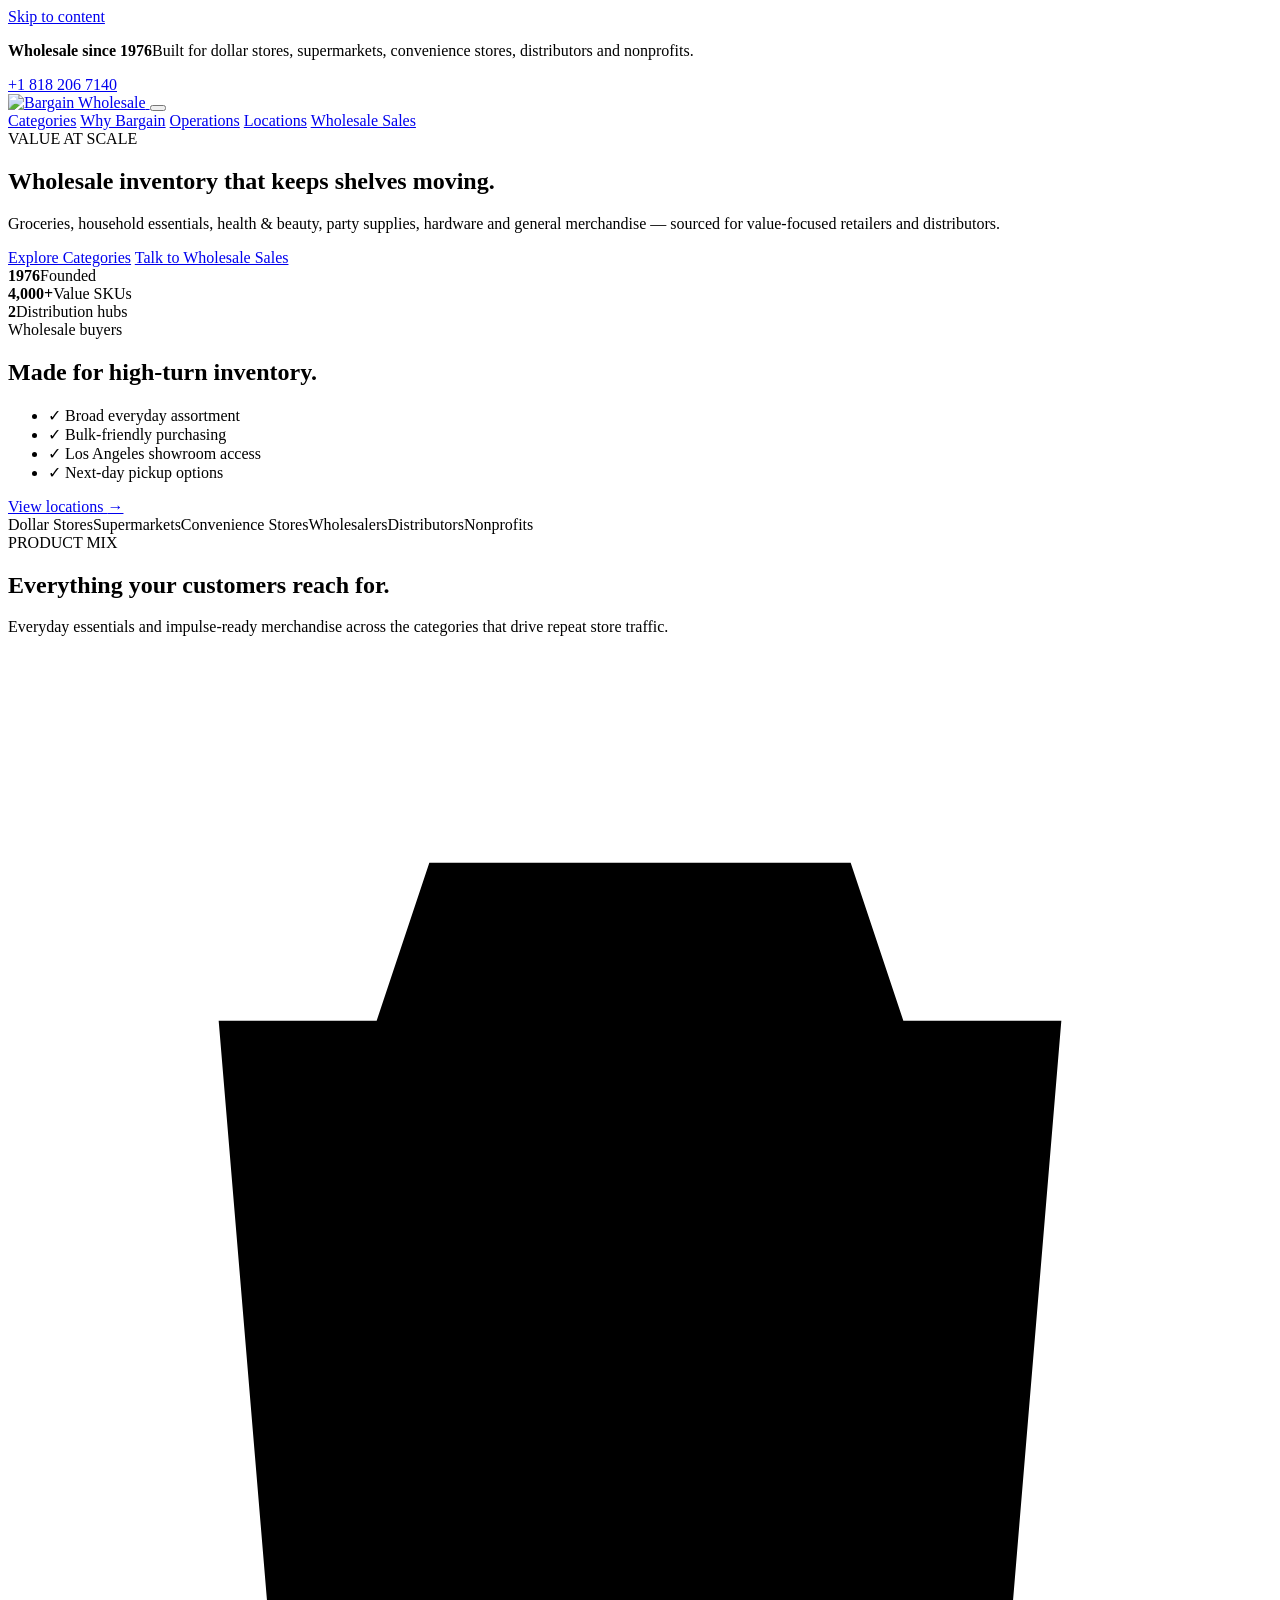
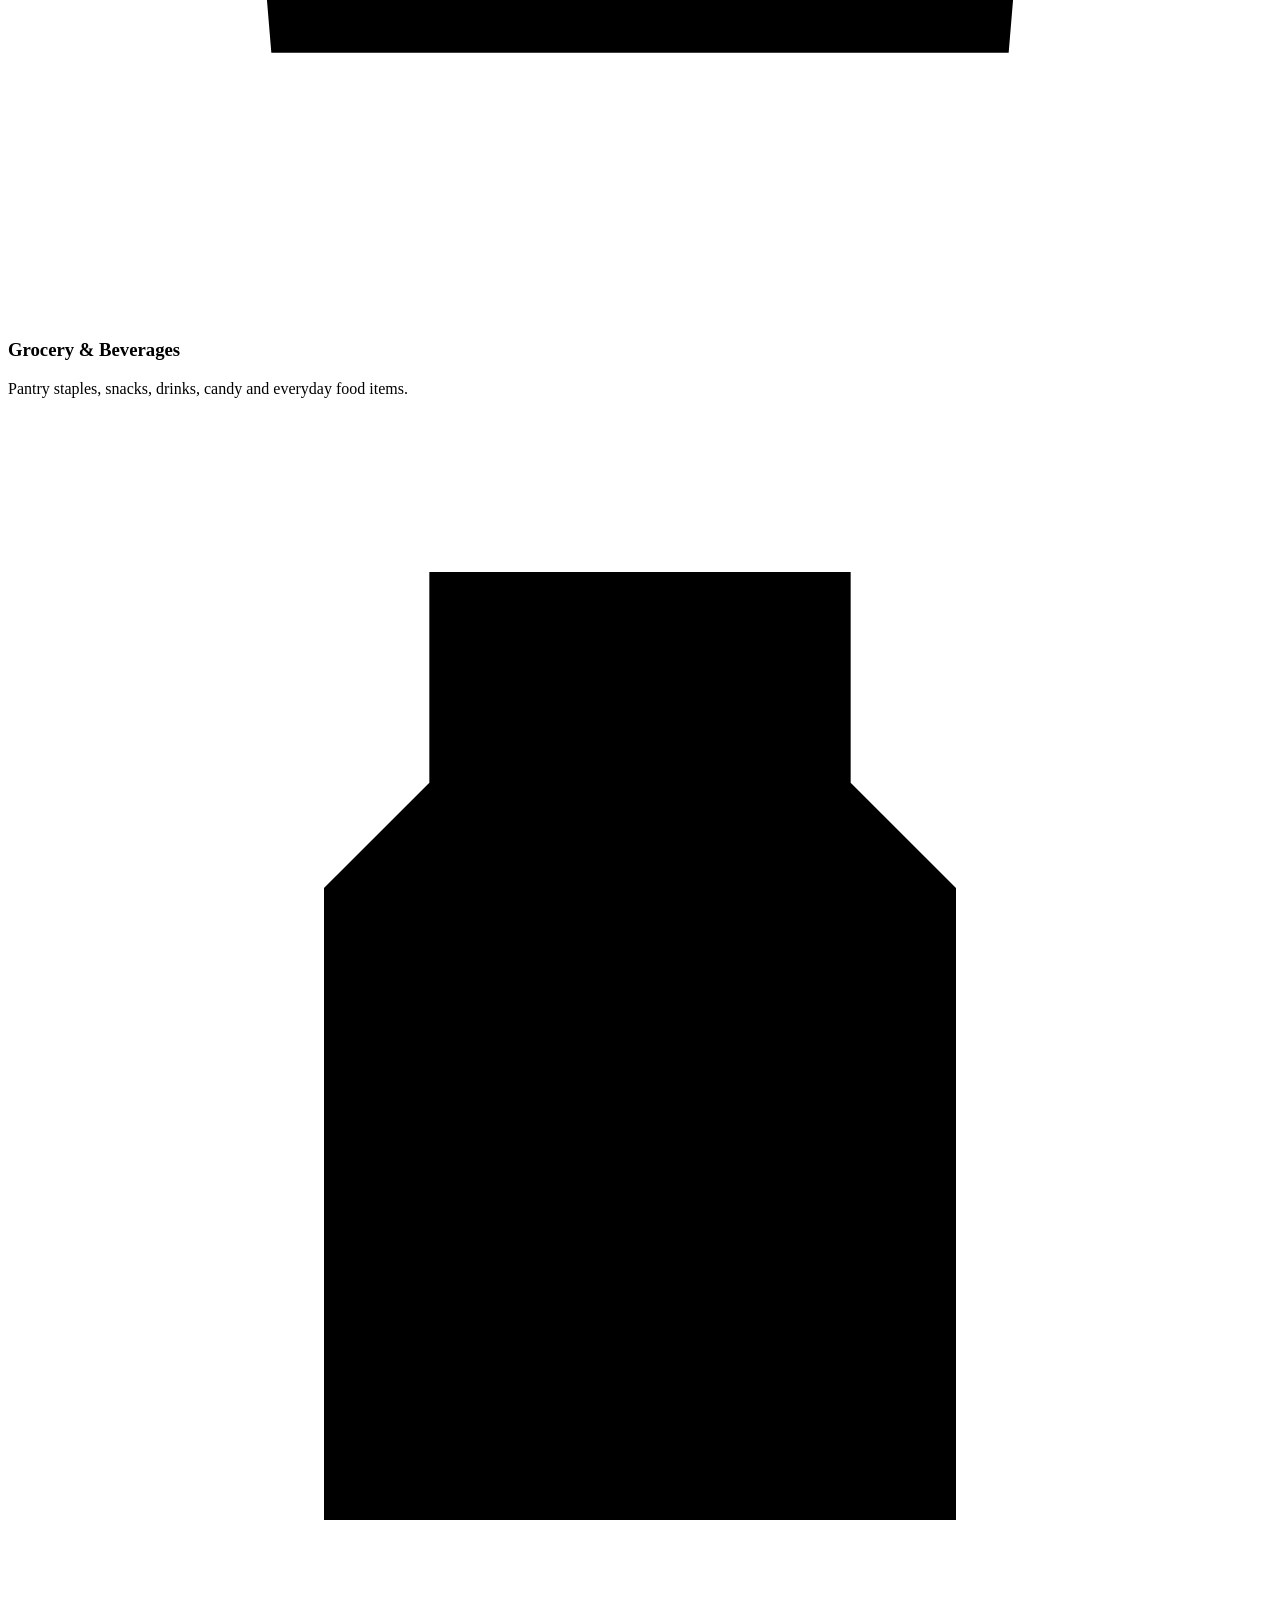
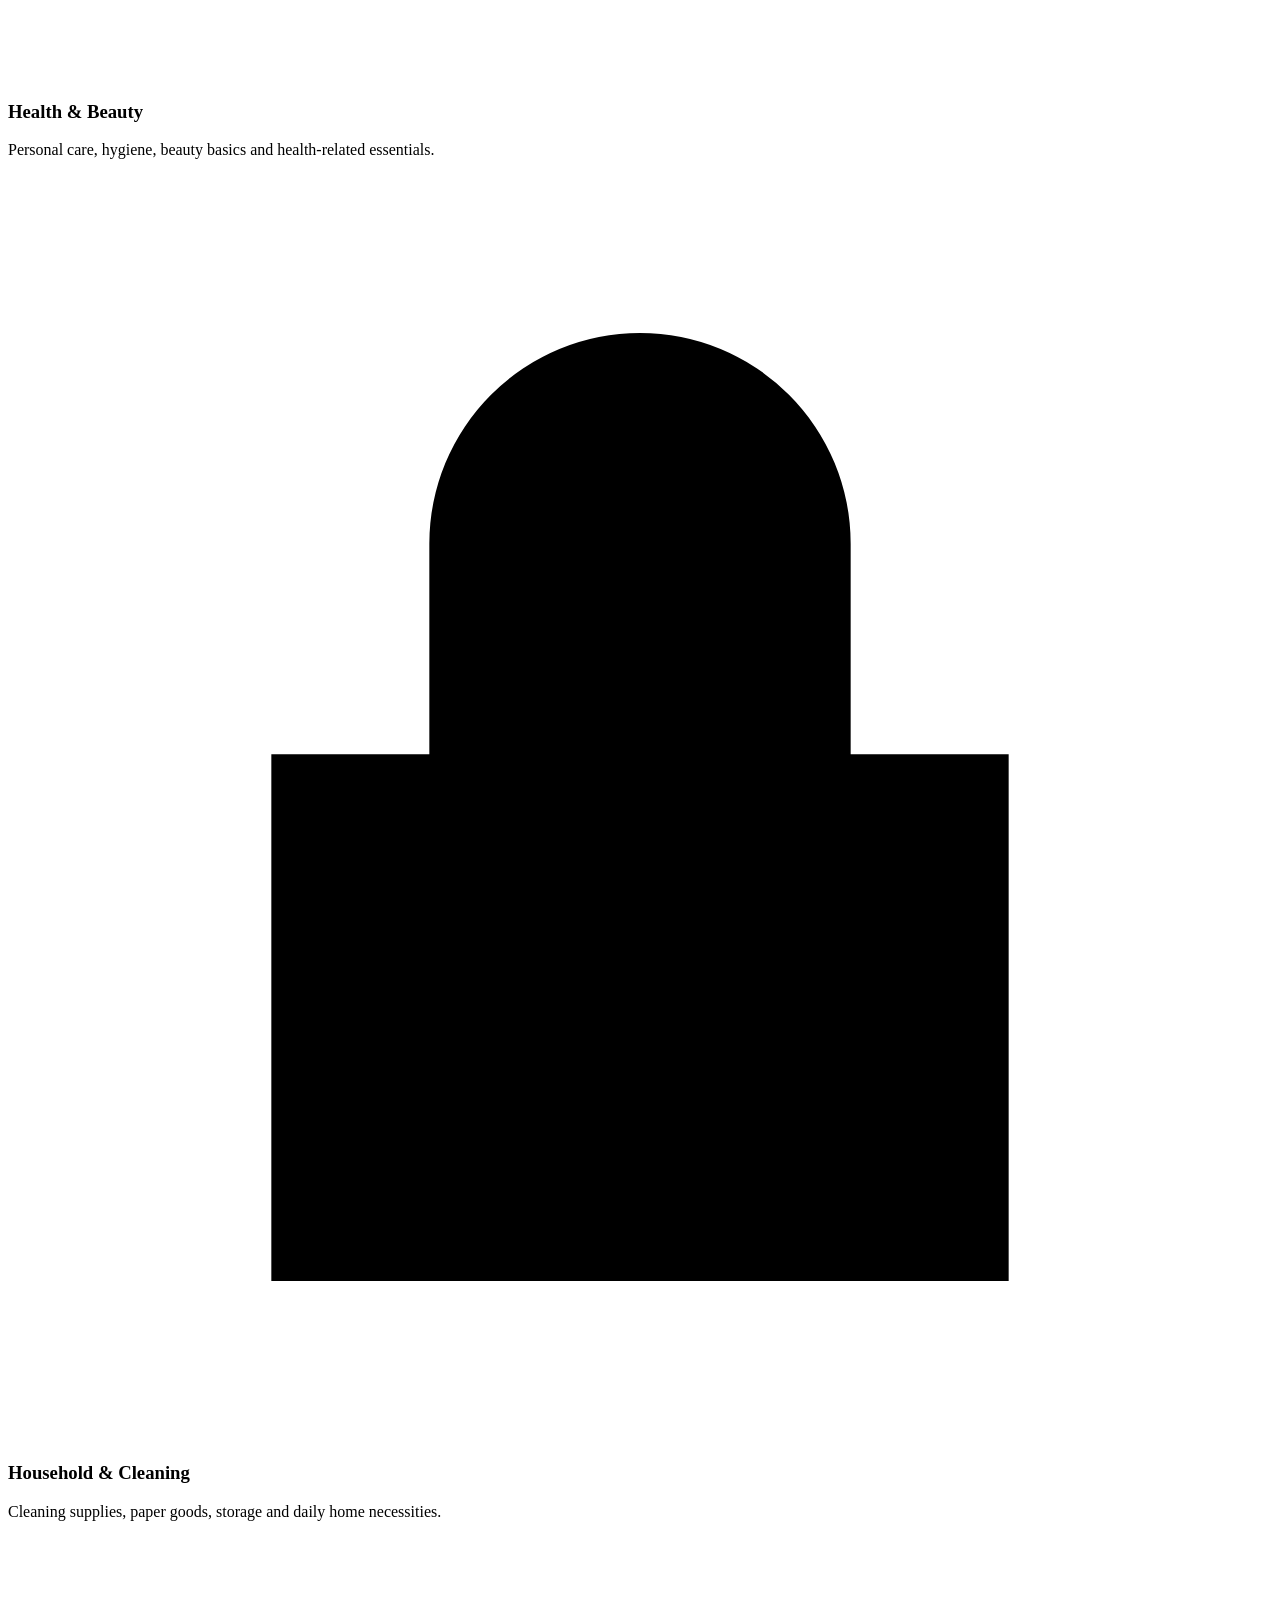
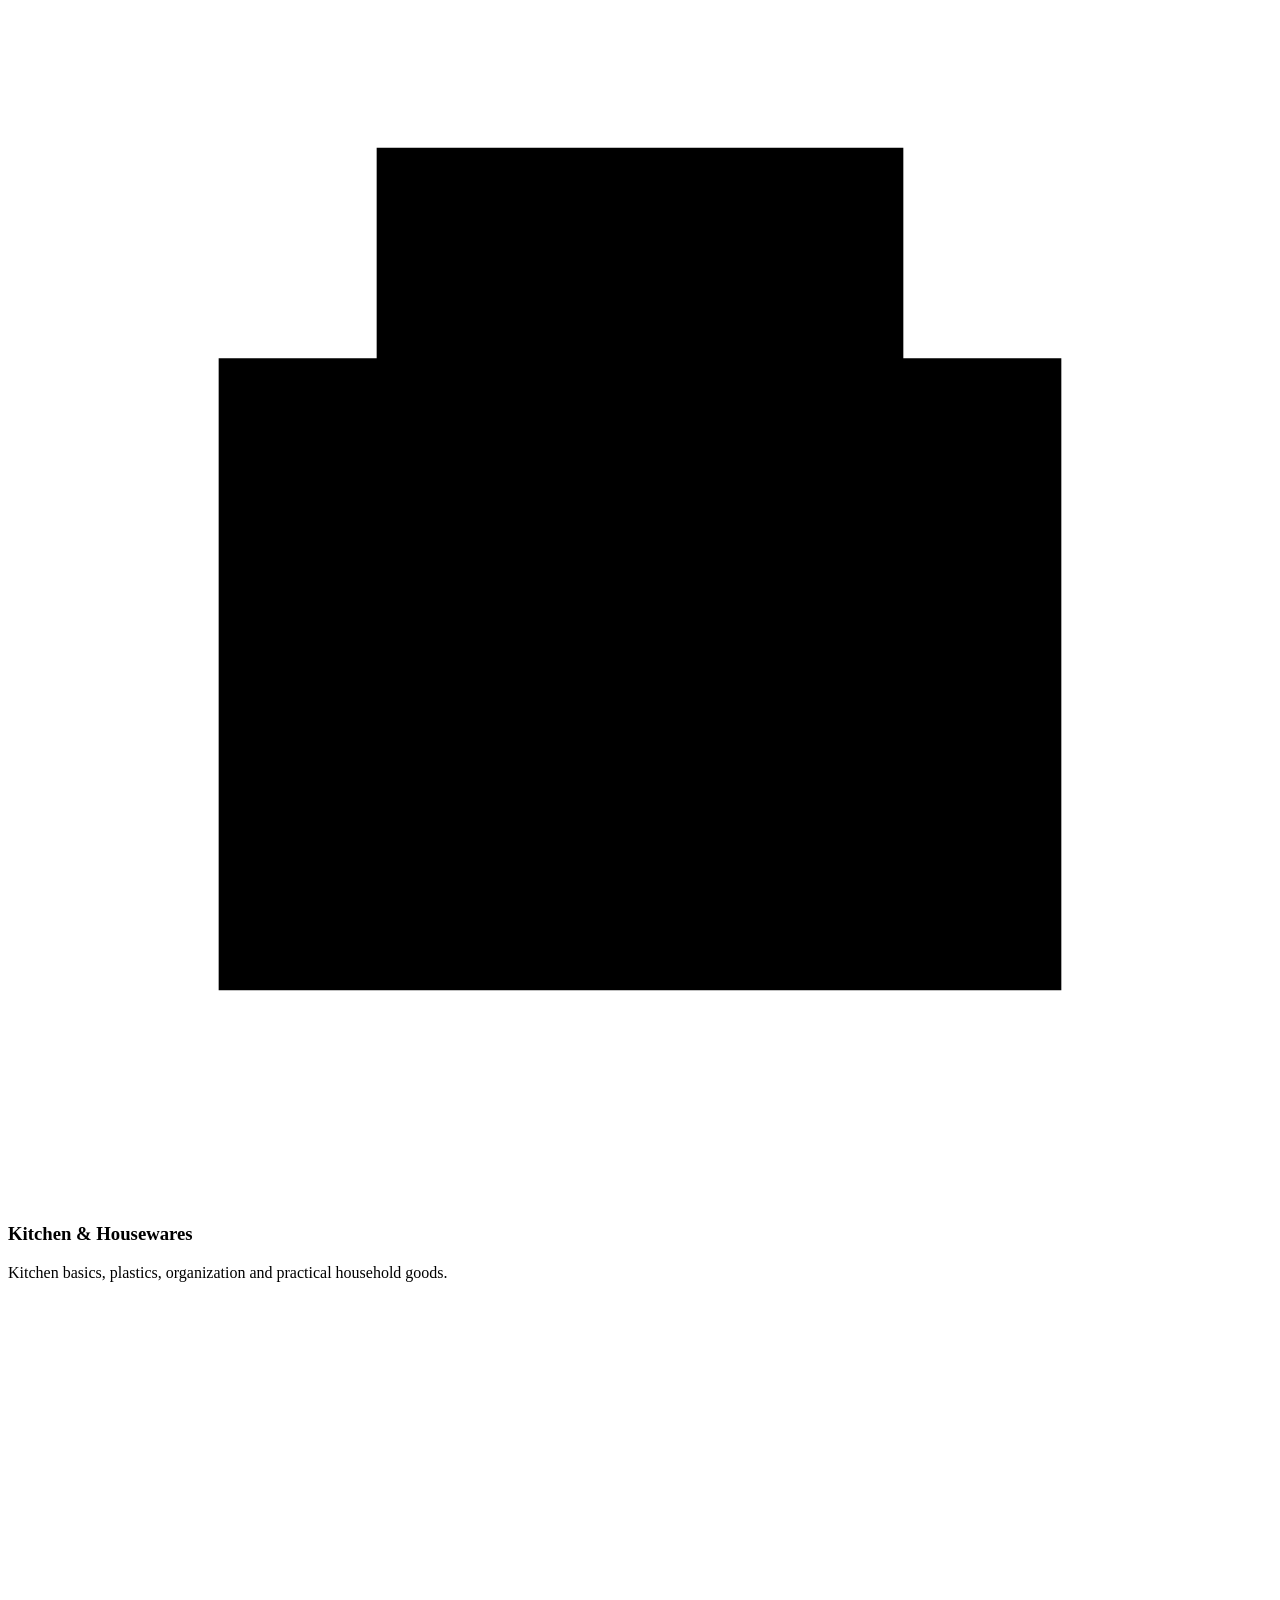
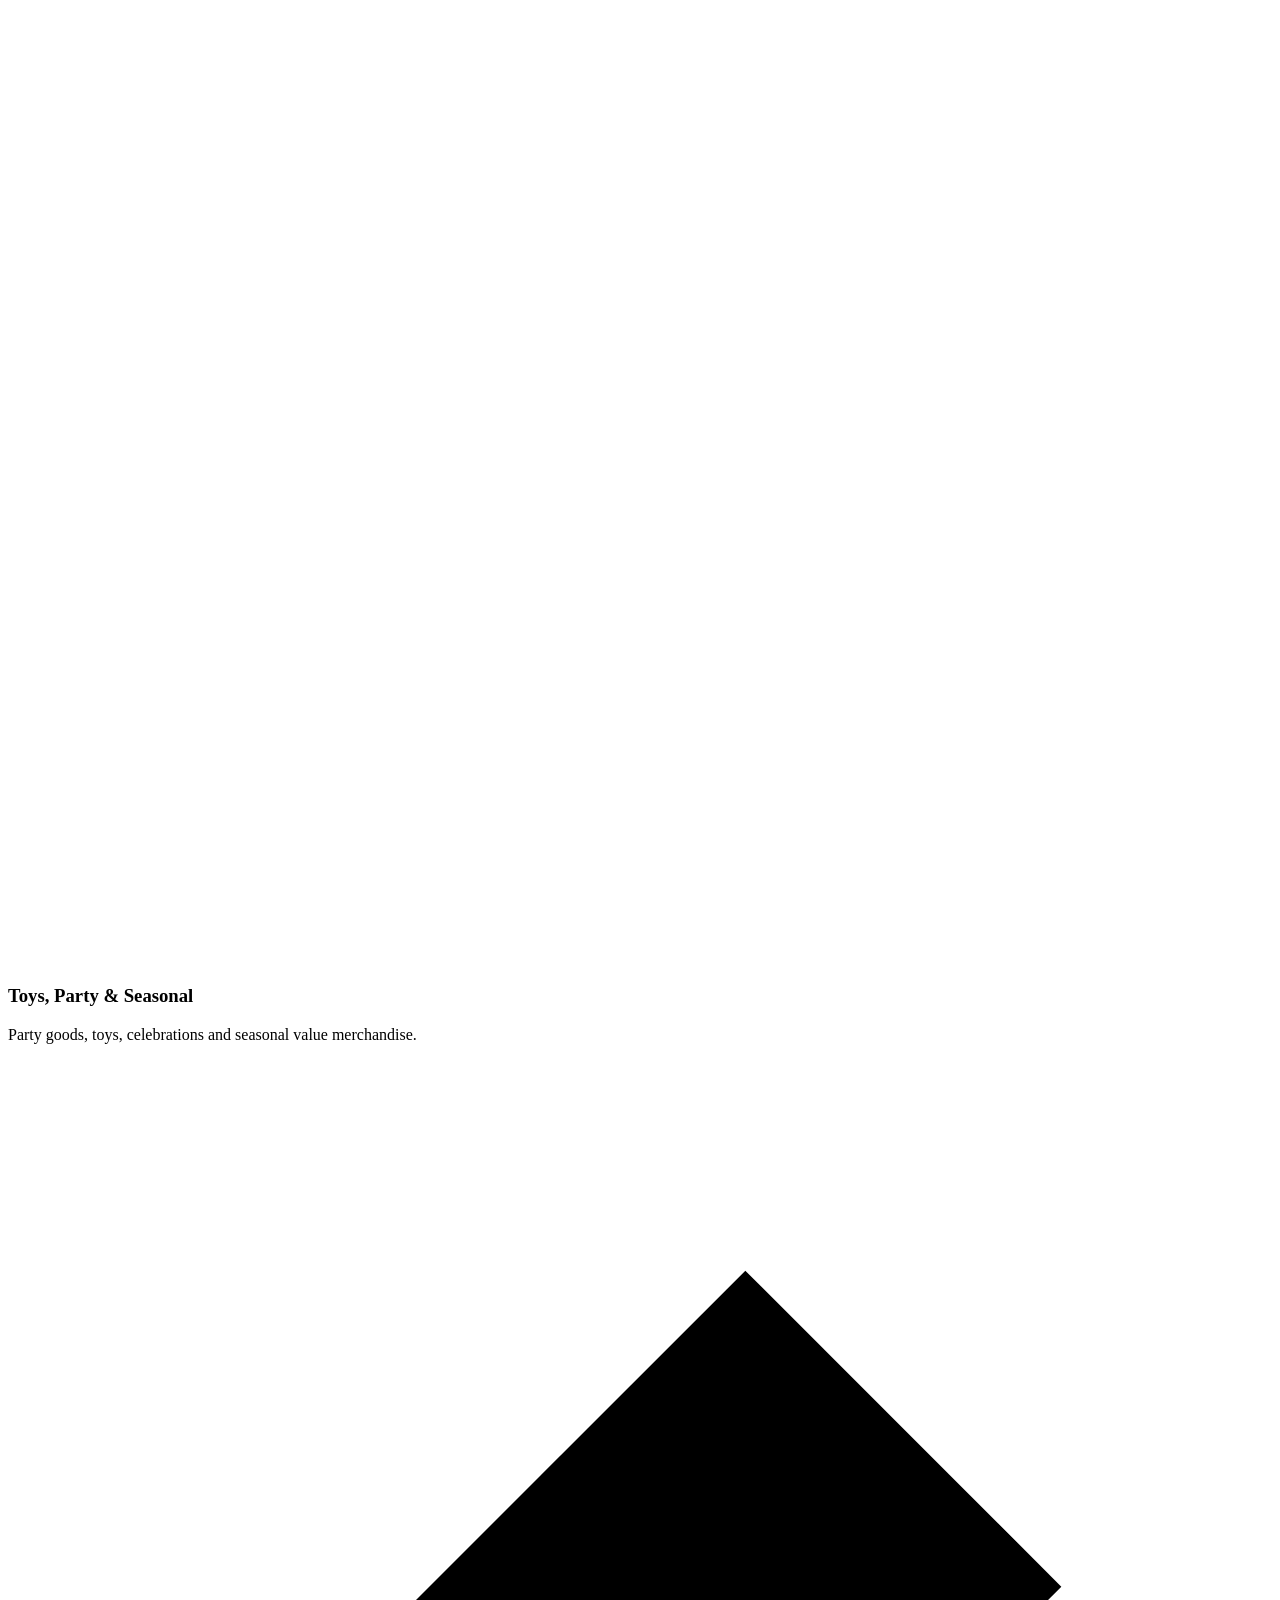
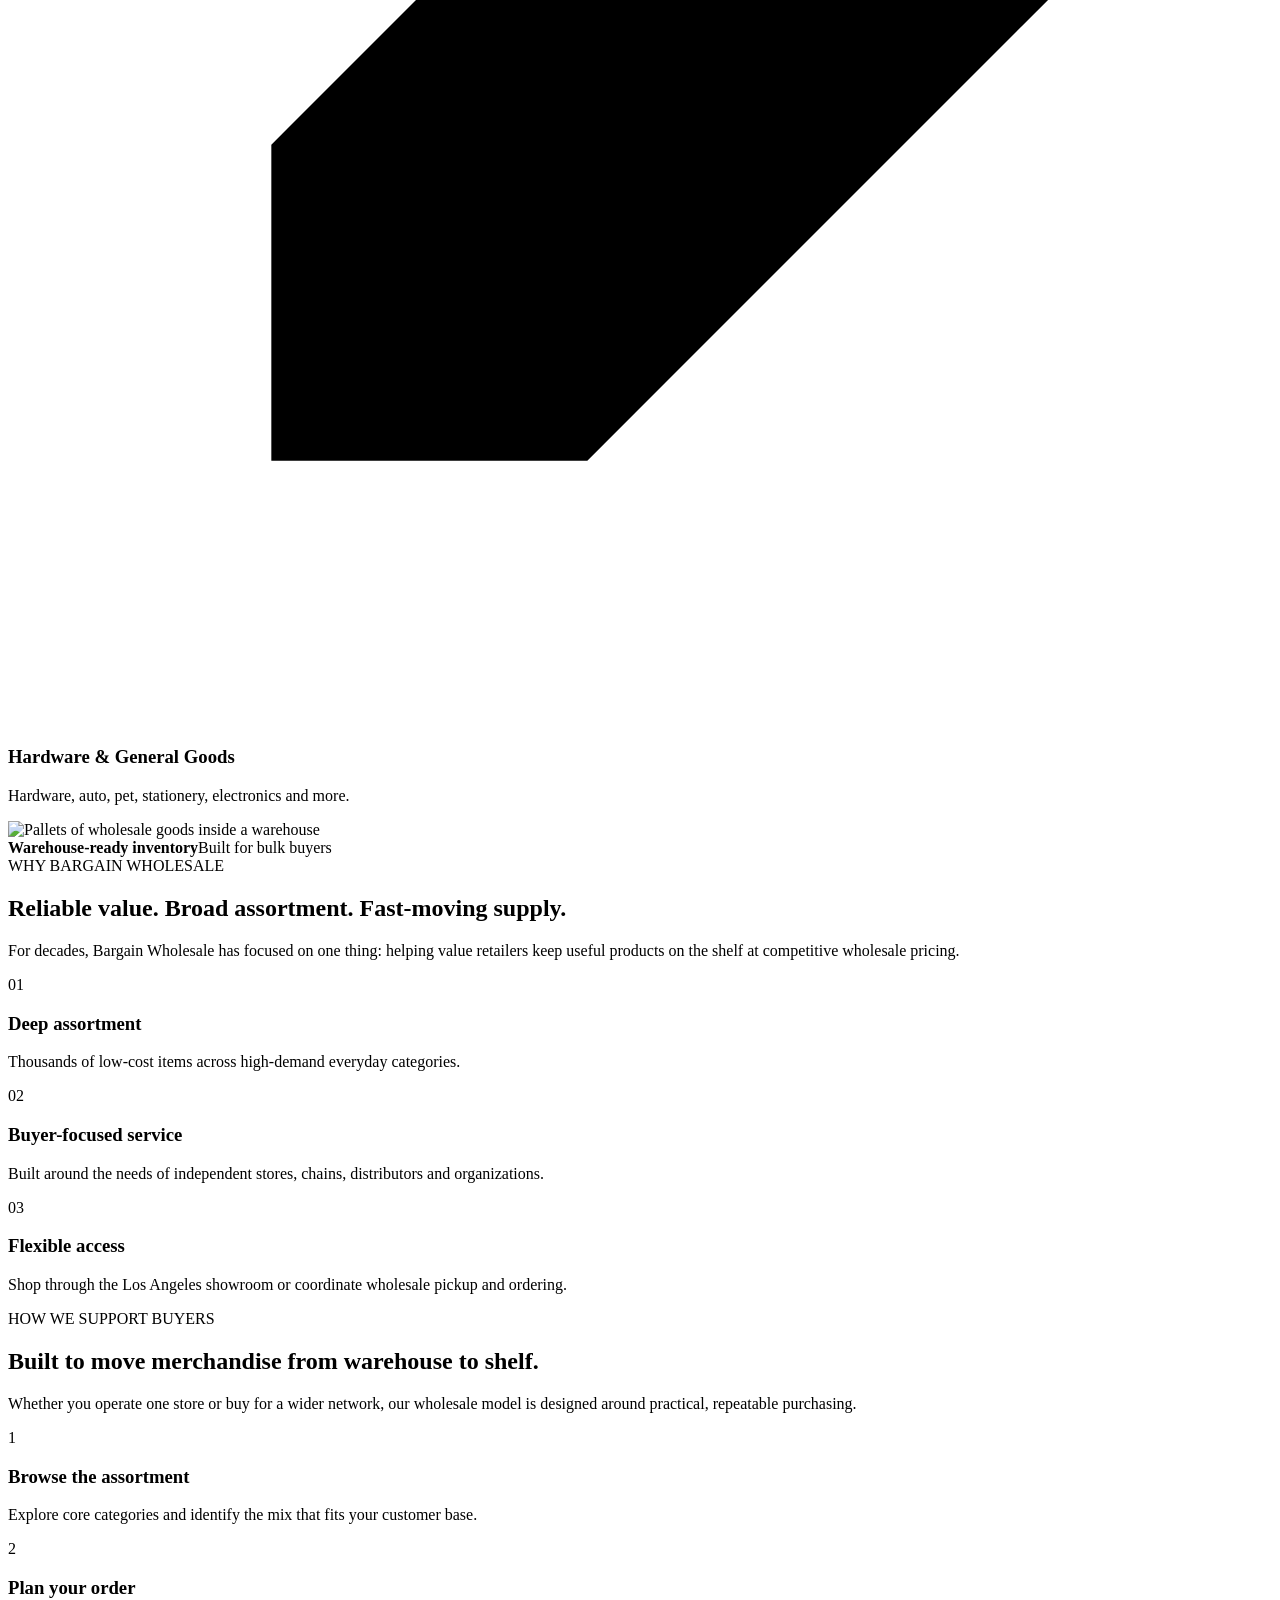
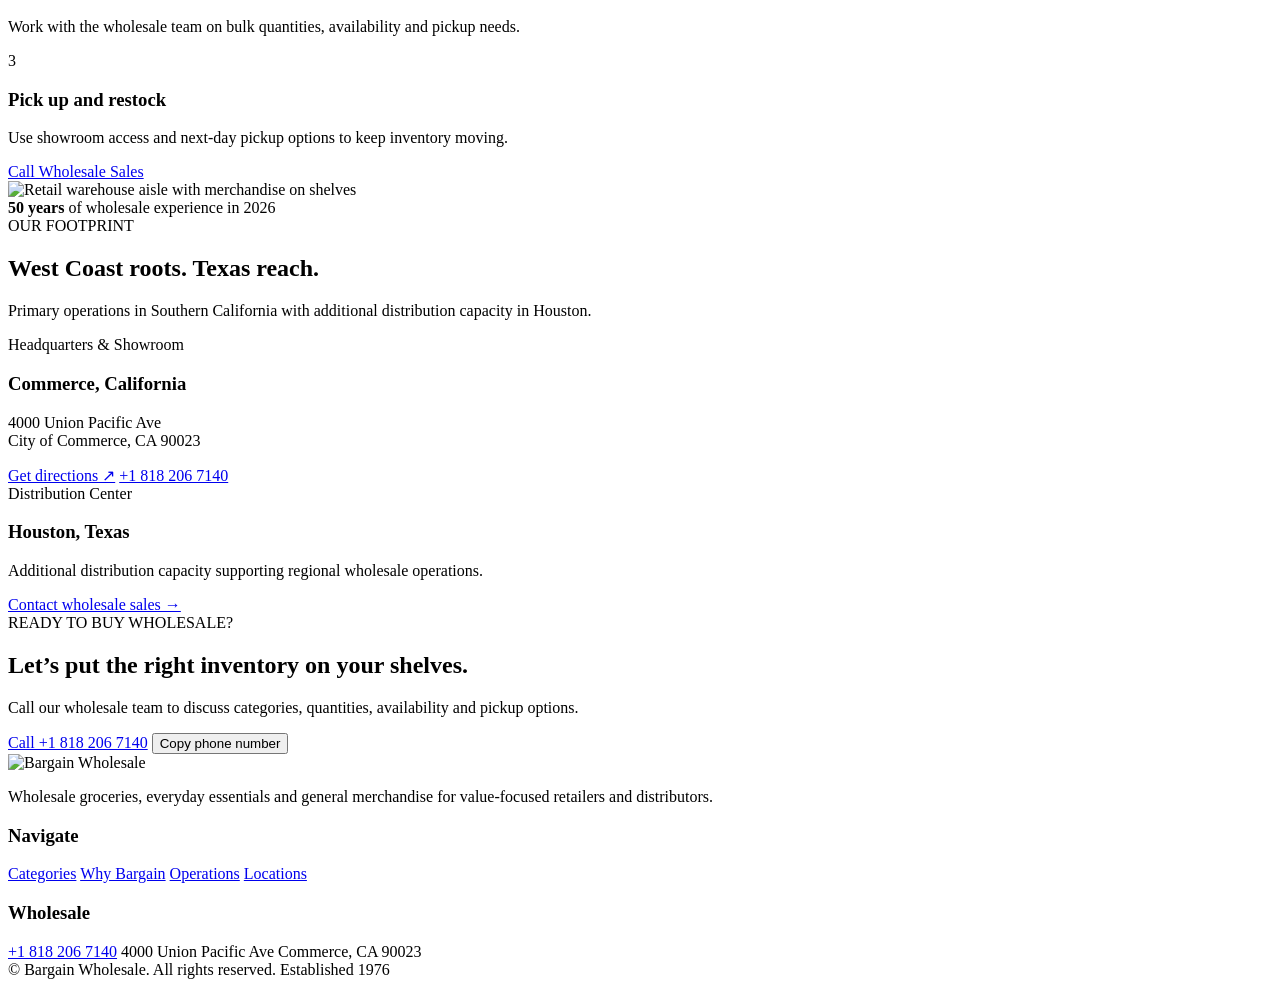
==== index.html @ 34bd5e1a "Add files via upload" ====
<!doctype html>
<html lang="en">
<head>
  <meta charset="utf-8">
  <meta name="viewport" content="width=device-width, initial-scale=1">
  <meta name="description" content="Bargain Wholesale — wholesale groceries, household essentials, health & beauty, party supplies, hardware and general merchandise for retailers and distributors.">
  <meta name="theme-color" content="#0d2740">
  <title>Bargain Wholesale | Value at Scale</title>
  <link rel="icon" href="assets/favicon.svg" type="image/svg+xml">
  <link rel="preconnect" href="https://images.unsplash.com">
  <link rel="stylesheet" href="assets/style.css">
</head>
<body>
  <a class="skip-link" href="#main">Skip to content</a>

  <div class="topbar">
    <div class="container topbar-inner">
      <p><strong>Wholesale since 1976</strong><span>Built for dollar stores, supermarkets, convenience stores, distributors and nonprofits.</span></p>
      <a href="tel:+18182067140">+1 818 206 7140</a>
    </div>
  </div>

  <header class="site-header" id="home">
    <div class="container nav-wrap">
      <a class="brand" href="#home" aria-label="Bargain Wholesale home">
        <img src="assets/logo.svg" alt="Bargain Wholesale">
      </a>

      <button class="menu-toggle" aria-expanded="false" aria-controls="site-nav" aria-label="Open navigation">
        <span></span><span></span><span></span>
      </button>

      <nav id="site-nav" class="nav" aria-label="Primary navigation">
        <a href="#categories">Categories</a>
        <a href="#why-us">Why Bargain</a>
        <a href="#operations">Operations</a>
        <a href="#locations">Locations</a>
        <a class="nav-cta" href="tel:+18182067140">Wholesale Sales</a>
      </nav>
    </div>
  </header>

  <main id="main">
    <section class="hero" aria-labelledby="hero-title">
      <div class="hero-media" role="img" aria-label="Warehouse shelves filled with wholesale inventory"></div>
      <div class="hero-overlay"></div>
      <div class="container hero-grid">
        <div class="hero-copy reveal">
          <span class="eyebrow">VALUE AT SCALE</span>
          <h1 id="hero-title">Wholesale inventory that keeps shelves moving.</h1>
          <p>Groceries, household essentials, health & beauty, party supplies, hardware and general merchandise — sourced for value-focused retailers and distributors.</p>
          <div class="hero-actions">
            <a class="btn btn-primary" href="#categories">Explore Categories</a>
            <a class="btn btn-ghost" href="tel:+18182067140">Talk to Wholesale Sales</a>
          </div>
          <div class="hero-trust" aria-label="Company highlights">
            <div><strong>1976</strong><span>Founded</span></div>
            <div><strong>4,000+</strong><span>Value SKUs</span></div>
            <div><strong>2</strong><span>Distribution hubs</span></div>
          </div>
        </div>

        <aside class="hero-card reveal delay-1" aria-label="Wholesale quick facts">
          <div class="hero-card-badge">Wholesale buyers</div>
          <h2>Made for high-turn inventory.</h2>
          <ul>
            <li><span class="check">✓</span> Broad everyday assortment</li>
            <li><span class="check">✓</span> Bulk-friendly purchasing</li>
            <li><span class="check">✓</span> Los Angeles showroom access</li>
            <li><span class="check">✓</span> Next-day pickup options</li>
          </ul>
          <a href="#locations" class="text-link">View locations <span>→</span></a>
        </aside>
      </div>
    </section>

    <section class="proof-strip" aria-label="Customer types">
      <div class="container proof-grid">
        <span>Dollar Stores</span><span>Supermarkets</span><span>Convenience Stores</span><span>Wholesalers</span><span>Distributors</span><span>Nonprofits</span>
      </div>
    </section>

    <section class="section categories" id="categories">
      <div class="container">
        <div class="section-heading reveal">
          <div>
            <span class="eyebrow dark">PRODUCT MIX</span>
            <h2>Everything your customers reach for.</h2>
          </div>
          <p>Everyday essentials and impulse-ready merchandise across the categories that drive repeat store traffic.</p>
        </div>

        <div class="category-grid">
          <article class="category-card reveal">
            <div class="icon-wrap" aria-hidden="true">
              <svg viewBox="0 0 24 24"><path d="M4 7h16l-1 12H5L4 7Zm3 0 1-3h8l1 3M8 11h8M8 15h5"/></svg>
            </div>
            <h3>Grocery & Beverages</h3>
            <p>Pantry staples, snacks, drinks, candy and everyday food items.</p>
          </article>
          <article class="category-card reveal delay-1">
            <div class="icon-wrap" aria-hidden="true">
              <svg viewBox="0 0 24 24"><path d="M8 3h8v4l2 2v12H6V9l2-2V3Zm0 8h8M10 3v4M14 3v4"/></svg>
            </div>
            <h3>Health & Beauty</h3>
            <p>Personal care, hygiene, beauty basics and health-related essentials.</p>
          </article>
          <article class="category-card reveal delay-2">
            <div class="icon-wrap" aria-hidden="true">
              <svg viewBox="0 0 24 24"><path d="M3 11h18M5 11v10h14V11M8 11V7a4 4 0 0 1 8 0v4M9 15h6"/></svg>
            </div>
            <h3>Household & Cleaning</h3>
            <p>Cleaning supplies, paper goods, storage and daily home necessities.</p>
          </article>
          <article class="category-card reveal">
            <div class="icon-wrap" aria-hidden="true">
              <svg viewBox="0 0 24 24"><path d="M4 8h16v12H4V8Zm3-4h10v4H7V4Zm2 8h6M9 16h4"/></svg>
            </div>
            <h3>Kitchen & Housewares</h3>
            <p>Kitchen basics, plastics, organization and practical household goods.</p>
          </article>
          <article class="category-card reveal delay-1">
            <div class="icon-wrap" aria-hidden="true">
              <svg viewBox="0 0 24 24"><path d="M12 3v18M3 12h18M6 6l12 12M18 6 6 18"/></svg>
            </div>
            <h3>Toys, Party & Seasonal</h3>
            <p>Party goods, toys, celebrations and seasonal value merchandise.</p>
          </article>
          <article class="category-card reveal delay-2">
            <div class="icon-wrap" aria-hidden="true">
              <svg viewBox="0 0 24 24"><path d="m14 4 6 6-9 9H5v-6l9-9ZM13 7l4 4M5 19l-2 2"/></svg>
            </div>
            <h3>Hardware & General Goods</h3>
            <p>Hardware, auto, pet, stationery, electronics and more.</p>
          </article>
        </div>
      </div>
    </section>

    <section class="feature-band" id="why-us">
      <div class="container feature-grid">
        <div class="feature-photo reveal">
          <img src="https://images.unsplash.com/photo-1710141530542-f792450e736e?auto=format&fit=crop&fm=jpg&q=80&w=1800" alt="Pallets of wholesale goods inside a warehouse" loading="lazy">
          <div class="photo-tag"><strong>Warehouse-ready inventory</strong><span>Built for bulk buyers</span></div>
        </div>
        <div class="feature-copy reveal delay-1">
          <span class="eyebrow light">WHY BARGAIN WHOLESALE</span>
          <h2>Reliable value. Broad assortment. Fast-moving supply.</h2>
          <p class="lead">For decades, Bargain Wholesale has focused on one thing: helping value retailers keep useful products on the shelf at competitive wholesale pricing.</p>
          <div class="benefit-list">
            <div><span>01</span><div><h3>Deep assortment</h3><p>Thousands of low-cost items across high-demand everyday categories.</p></div></div>
            <div><span>02</span><div><h3>Buyer-focused service</h3><p>Built around the needs of independent stores, chains, distributors and organizations.</p></div></div>
            <div><span>03</span><div><h3>Flexible access</h3><p>Shop through the Los Angeles showroom or coordinate wholesale pickup and ordering.</p></div></div>
          </div>
        </div>
      </div>
    </section>

    <section class="section operations" id="operations">
      <div class="container operations-grid">
        <div class="operations-copy reveal">
          <span class="eyebrow dark">HOW WE SUPPORT BUYERS</span>
          <h2>Built to move merchandise from warehouse to shelf.</h2>
          <p>Whether you operate one store or buy for a wider network, our wholesale model is designed around practical, repeatable purchasing.</p>
          <div class="steps">
            <div class="step"><span>1</span><div><h3>Browse the assortment</h3><p>Explore core categories and identify the mix that fits your customer base.</p></div></div>
            <div class="step"><span>2</span><div><h3>Plan your order</h3><p>Work with the wholesale team on bulk quantities, availability and pickup needs.</p></div></div>
            <div class="step"><span>3</span><div><h3>Pick up and restock</h3><p>Use showroom access and next-day pickup options to keep inventory moving.</p></div></div>
          </div>
          <a class="btn btn-dark" href="tel:+18182067140">Call Wholesale Sales</a>
        </div>

        <div class="operations-visual reveal delay-1">
          <img src="https://images.unsplash.com/photo-1774273177331-4c19e9912071?auto=format&fit=crop&fm=jpg&q=80&w=1800" alt="Retail warehouse aisle with merchandise on shelves" loading="lazy">
          <div class="floating-stat">
            <strong>50 years</strong>
            <span>of wholesale experience in 2026</span>
          </div>
        </div>
      </div>
    </section>

    <section class="section locations" id="locations">
      <div class="container">
        <div class="section-heading reveal">
          <div>
            <span class="eyebrow dark">OUR FOOTPRINT</span>
            <h2>West Coast roots. Texas reach.</h2>
          </div>
          <p>Primary operations in Southern California with additional distribution capacity in Houston.</p>
        </div>

        <div class="location-grid">
          <article class="location-card location-primary reveal">
            <span class="location-label">Headquarters & Showroom</span>
            <h3>Commerce, California</h3>
            <p>4000 Union Pacific Ave<br>City of Commerce, CA 90023</p>
            <div class="location-actions">
              <a href="https://www.google.com/maps/search/?api=1&query=4000+Union+Pacific+Ave+Commerce+CA+90023" target="_blank" rel="noopener">Get directions ↗</a>
              <a href="tel:+18182067140">+1 818 206 7140</a>
            </div>
          </article>

          <article class="location-card reveal delay-1">
            <span class="location-label">Distribution Center</span>
            <h3>Houston, Texas</h3>
            <p>Additional distribution capacity supporting regional wholesale operations.</p>
            <div class="location-actions"><a href="tel:+18182067140">Contact wholesale sales →</a></div>
          </article>
        </div>
      </div>
    </section>

    <section class="cta-section">
      <div class="cta-bg" aria-hidden="true"></div>
      <div class="container cta-inner reveal">
        <span class="eyebrow">READY TO BUY WHOLESALE?</span>
        <h2>Let’s put the right inventory on your shelves.</h2>
        <p>Call our wholesale team to discuss categories, quantities, availability and pickup options.</p>
        <div class="cta-actions">
          <a class="btn btn-primary" href="tel:+18182067140">Call +1 818 206 7140</a>
          <button class="btn btn-ghost copy-phone" type="button" data-copy="+1 818 206 7140">Copy phone number</button>
        </div>
        <span class="copy-status" role="status" aria-live="polite"></span>
      </div>
    </section>
  </main>

  <footer class="footer">
    <div class="container footer-grid">
      <div>
        <img class="footer-logo" src="assets/logo-light.svg" alt="Bargain Wholesale">
        <p>Wholesale groceries, everyday essentials and general merchandise for value-focused retailers and distributors.</p>
      </div>
      <div>
        <h3>Navigate</h3>
        <a href="#categories">Categories</a>
        <a href="#why-us">Why Bargain</a>
        <a href="#operations">Operations</a>
        <a href="#locations">Locations</a>
      </div>
      <div>
        <h3>Wholesale</h3>
        <a href="tel:+18182067140">+1 818 206 7140</a>
        <span>4000 Union Pacific Ave</span>
        <span>Commerce, CA 90023</span>
      </div>
    </div>
    <div class="container footer-bottom">
      <span>© <span id="year"></span> Bargain Wholesale. All rights reserved.</span>
      <span>Established 1976</span>
    </div>
  </footer>

  <script src="assets/script.js"></script>
</body>
</html>
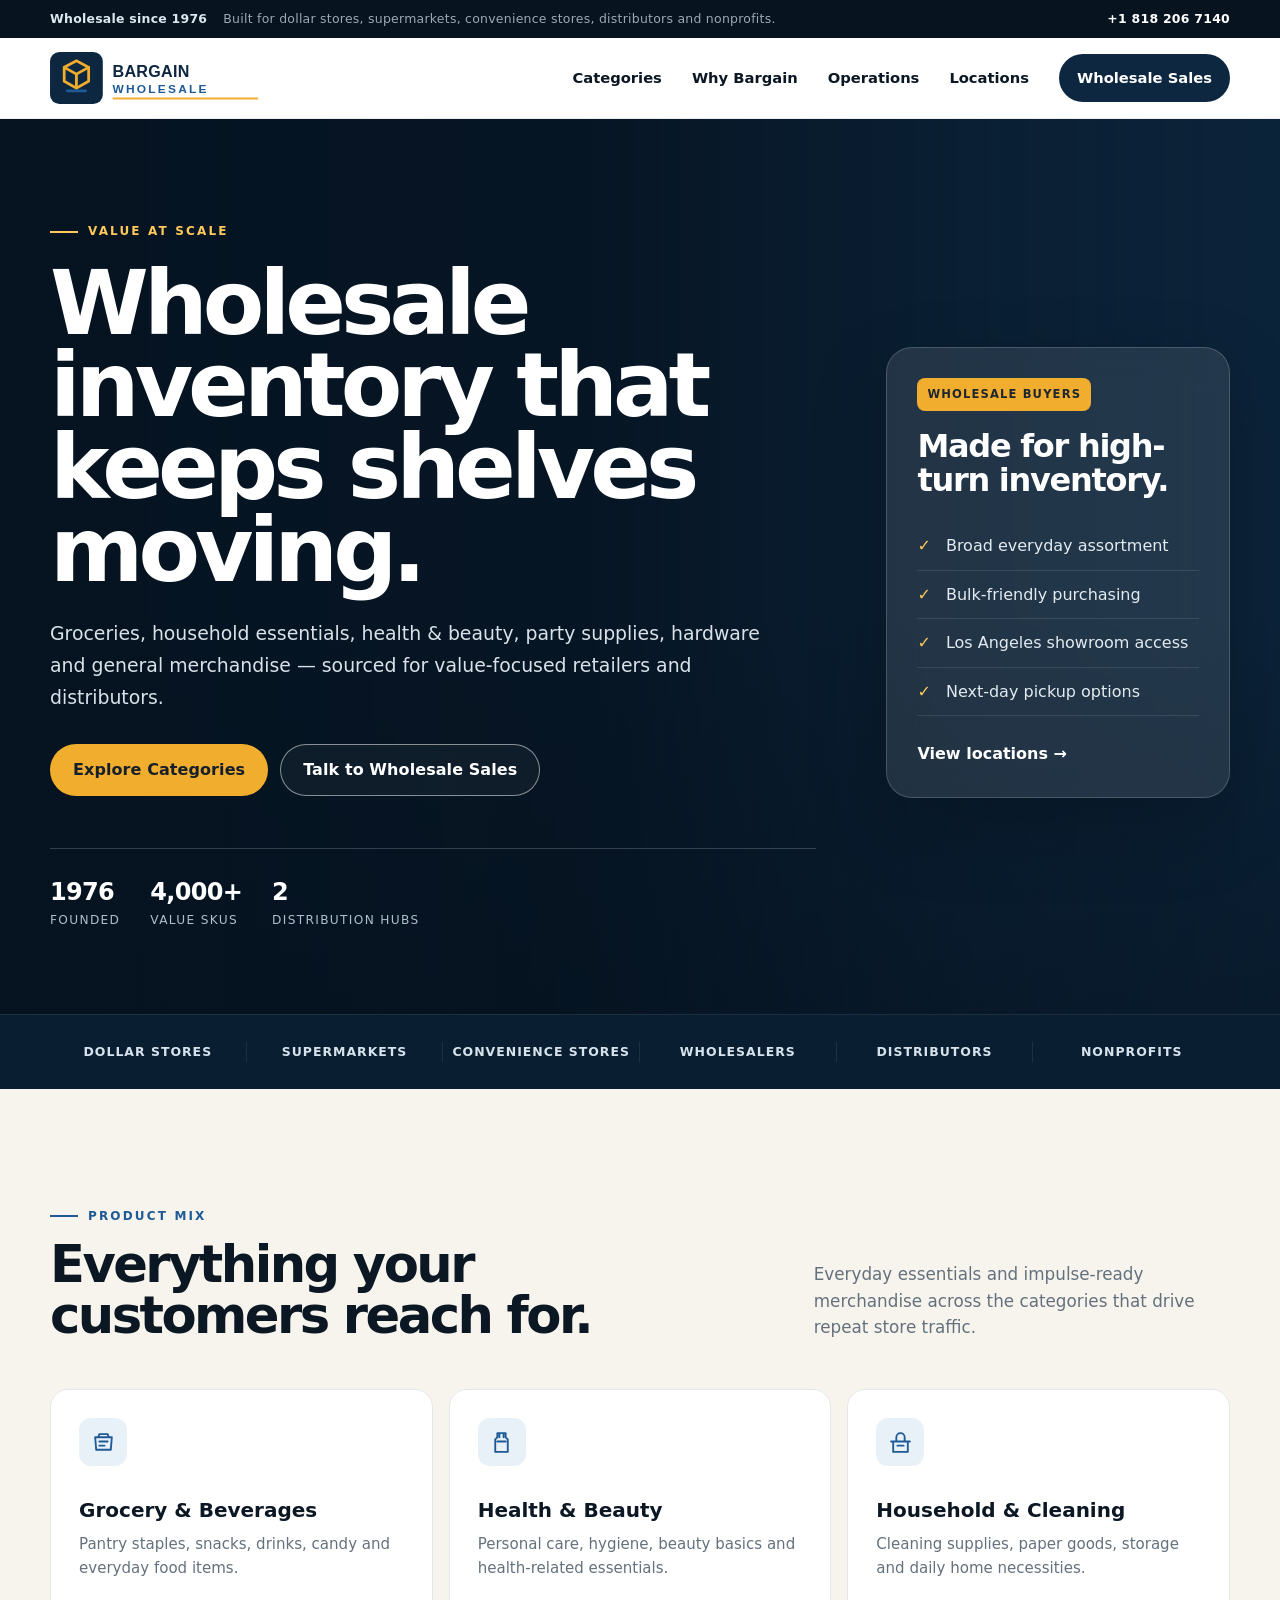
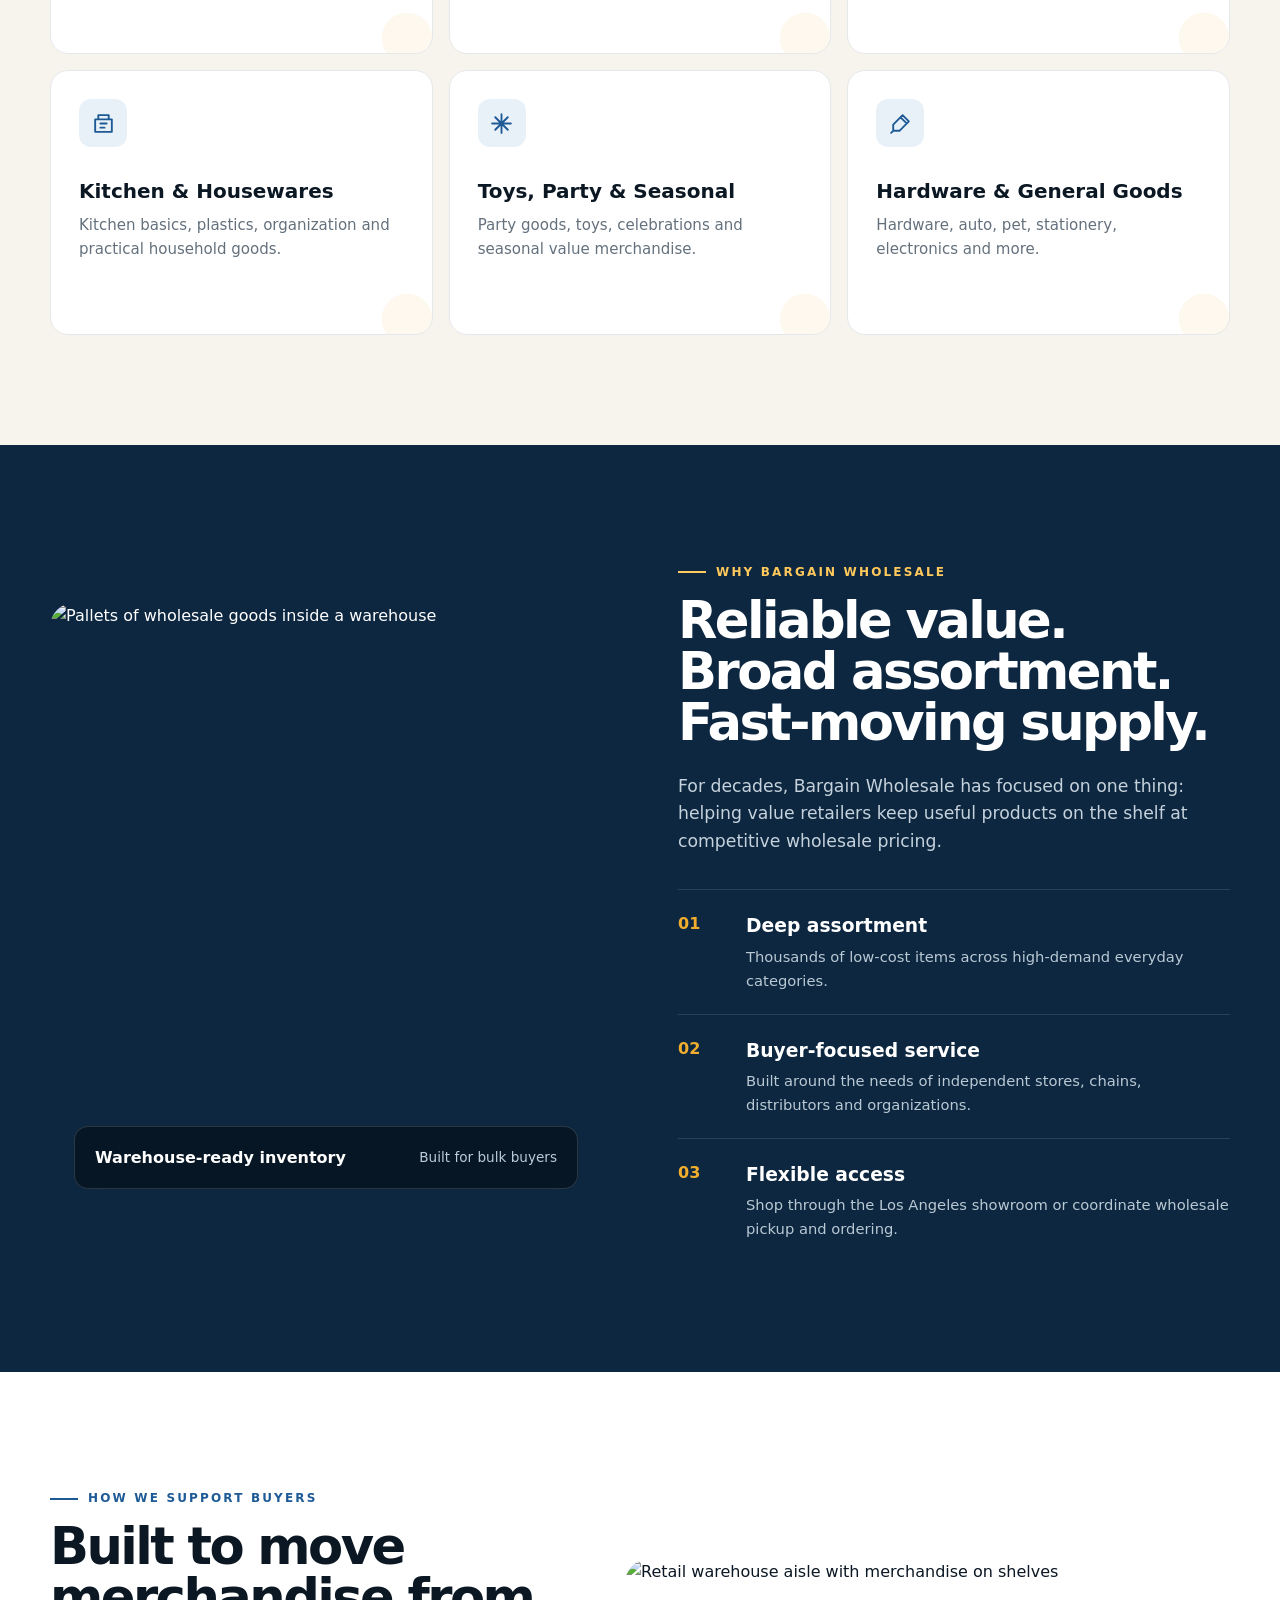
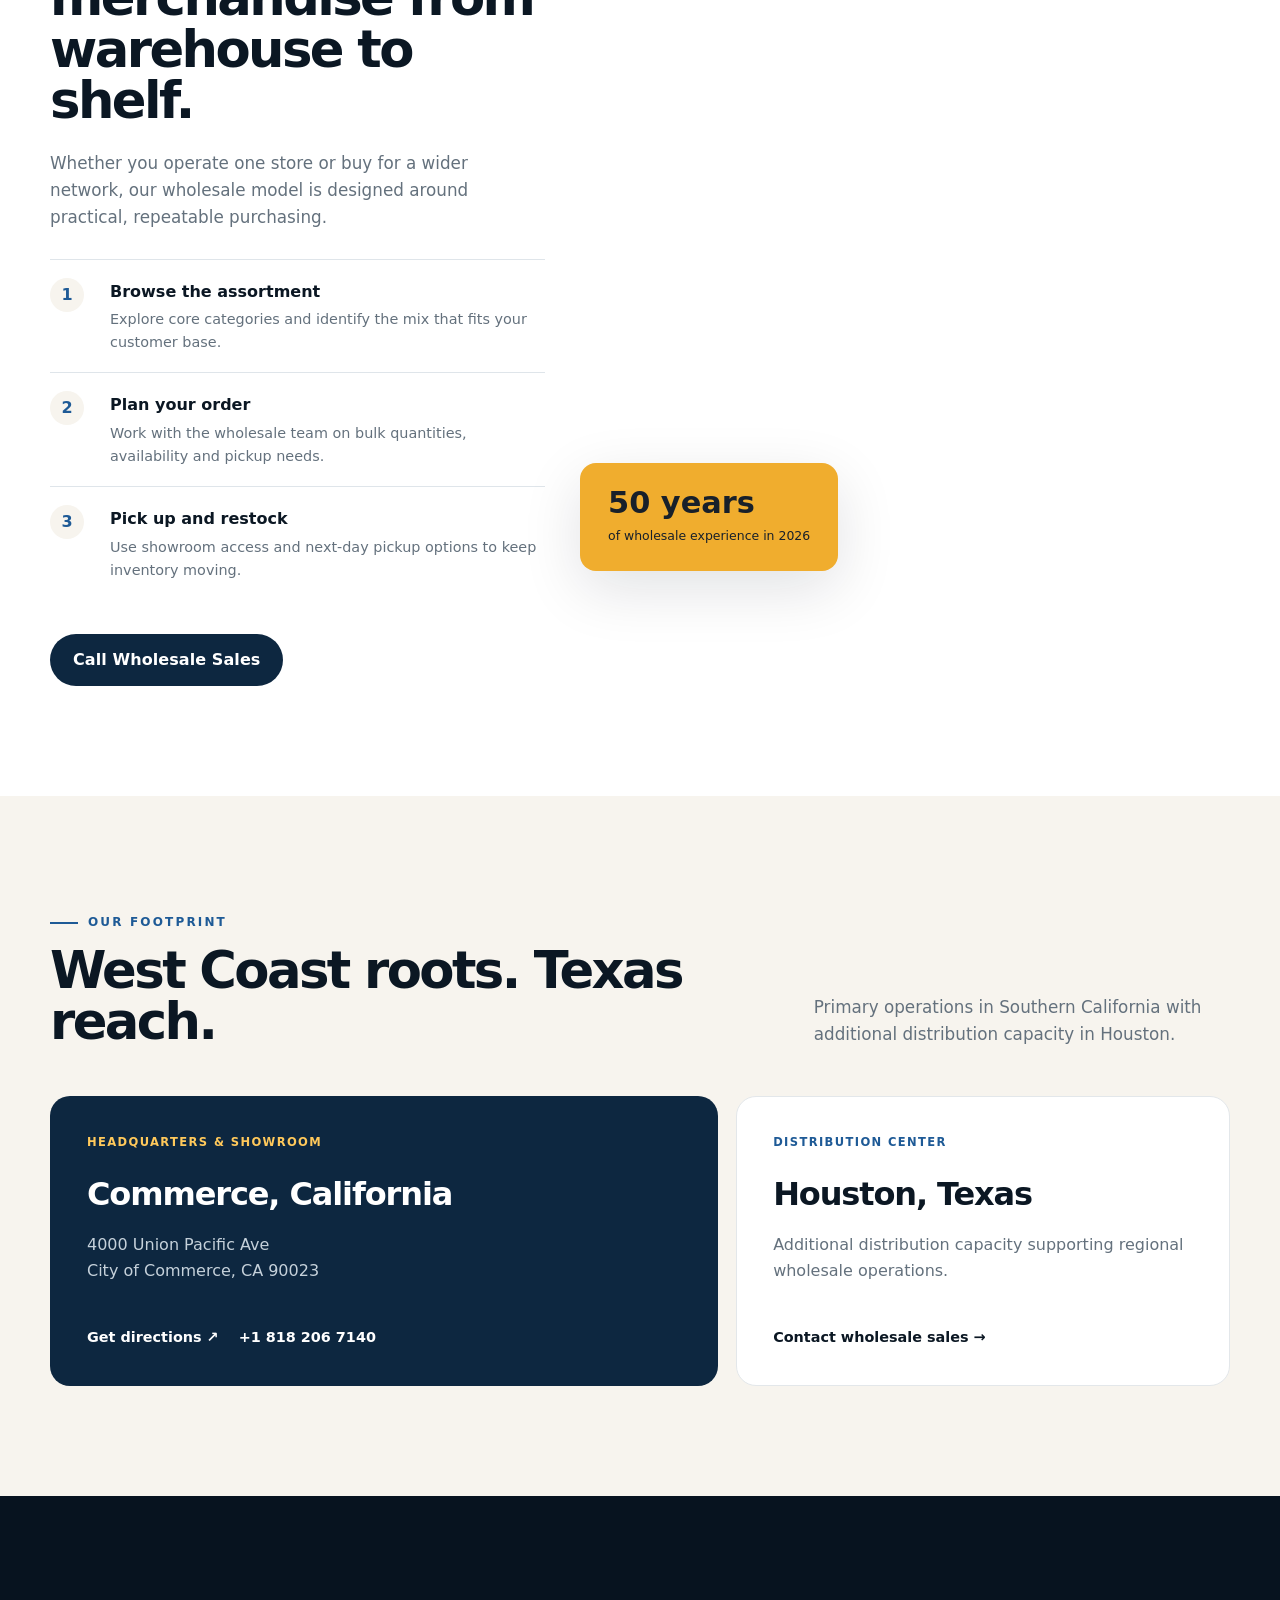
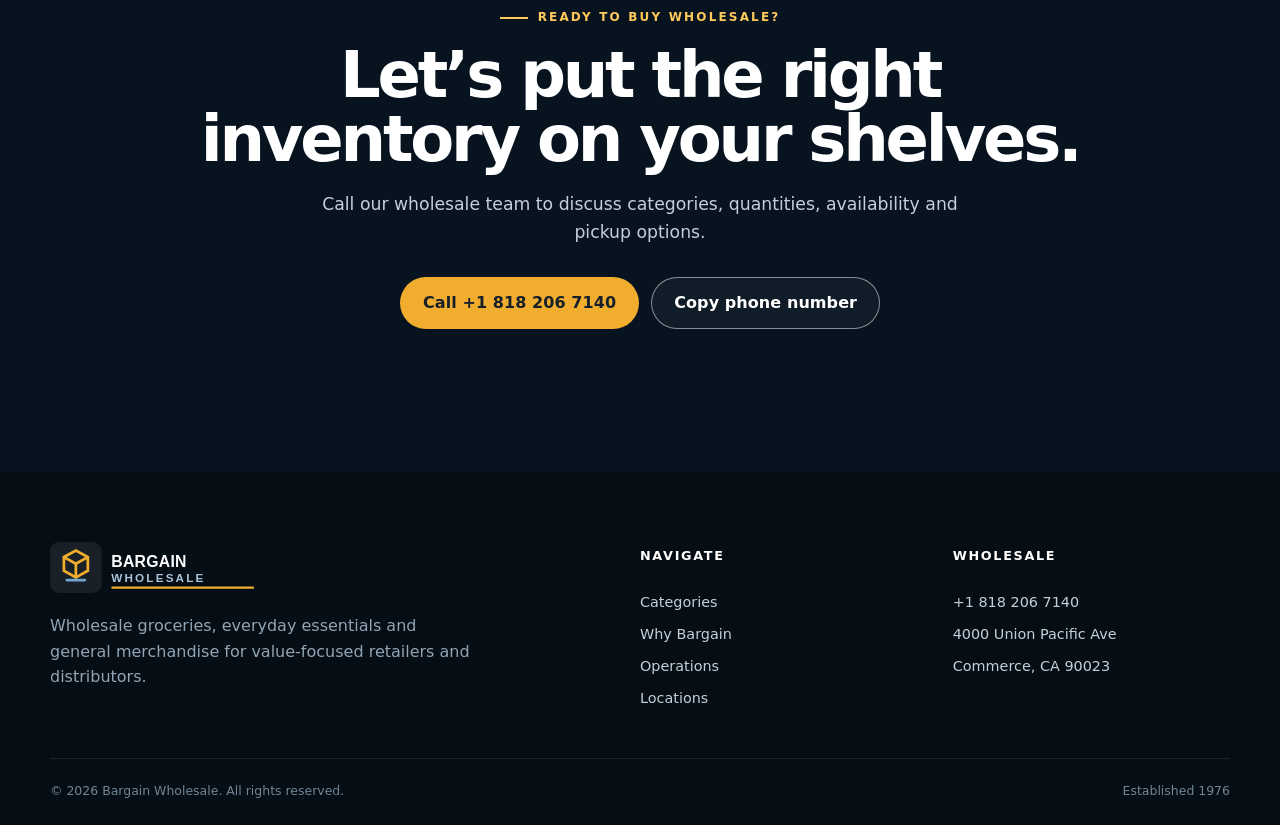
==== commit 481afad6: "Add files via upload" ====
--- a/index.html
+++ b/index.html
@@ -6,9 +6,9 @@
   <meta name="description" content="Bargain Wholesale — wholesale groceries, household essentials, health & beauty, party supplies, hardware and general merchandise for retailers and distributors.">
   <meta name="theme-color" content="#0d2740">
   <title>Bargain Wholesale | Value at Scale</title>
-  <link rel="icon" href="assets/favicon.svg" type="image/svg+xml">
+  <link rel="icon" href="favicon.svg" type="image/svg+xml">
   <link rel="preconnect" href="https://images.unsplash.com">
-  <link rel="stylesheet" href="assets/style.css">
+  <link rel="stylesheet" href="style.css">
 </head>
 <body>
   <a class="skip-link" href="#main">Skip to content</a>
@@ -23,7 +23,7 @@
   <header class="site-header" id="home">
     <div class="container nav-wrap">
       <a class="brand" href="#home" aria-label="Bargain Wholesale home">
-        <img src="assets/logo.svg" alt="Bargain Wholesale">
+        <img src="logo.svg" alt="Bargain Wholesale">
       </a>
 
       <button class="menu-toggle" aria-expanded="false" aria-controls="site-nav" aria-label="Open navigation">
@@ -229,7 +229,7 @@
   <footer class="footer">
     <div class="container footer-grid">
       <div>
-        <img class="footer-logo" src="assets/logo-light.svg" alt="Bargain Wholesale">
+        <img class="footer-logo" src="logo-light.svg" alt="Bargain Wholesale">
         <p>Wholesale groceries, everyday essentials and general merchandise for value-focused retailers and distributors.</p>
       </div>
       <div>
@@ -252,6 +252,6 @@
     </div>
   </footer>
 
-  <script src="assets/script.js"></script>
+  <script src="script.js"></script>
 </body>
 </html>
--- a/style.css
+++ b/style.css
@@ -0,0 +1,87 @@
+:root{
+  --ink:#0b1723;
+  --navy:#0d2740;
+  --navy-2:#123a5c;
+  --blue:#1e5a96;
+  --blue-2:#2a6baa;
+  --gold:#f0ad2e;
+  --gold-2:#ffc95b;
+  --cream:#f7f4ee;
+  --paper:#ffffff;
+  --muted:#64717d;
+  --line:#dfe5ea;
+  --shadow:0 18px 60px rgba(5,20,33,.12);
+  --radius:22px;
+  --container:min(1180px, calc(100% - 40px));
+}
+
+*{box-sizing:border-box}
+html{scroll-behavior:smooth}
+body{margin:0;font-family:Inter,ui-sans-serif,system-ui,-apple-system,BlinkMacSystemFont,"Segoe UI",sans-serif;color:var(--ink);background:var(--paper);line-height:1.6}
+img{max-width:100%;display:block}
+a{color:inherit;text-decoration:none}
+button,input{font:inherit}
+.container{width:var(--container);margin:0 auto}
+.skip-link{position:absolute;left:-9999px;top:10px;background:#fff;padding:10px 14px;z-index:999}.skip-link:focus{left:10px}
+
+.topbar{background:#07131f;color:#dce7f0;font-size:.78rem;letter-spacing:.02em}
+.topbar-inner{min-height:38px;display:flex;align-items:center;justify-content:space-between;gap:24px}
+.topbar p{margin:0;display:flex;gap:16px;align-items:center}.topbar p span{opacity:.7}.topbar a{font-weight:800;color:#fff}
+
+.site-header{position:sticky;top:0;z-index:50;background:rgba(255,255,255,.94);backdrop-filter:blur(16px);border-bottom:1px solid rgba(15,39,64,.08)}
+.nav-wrap{height:80px;display:flex;align-items:center;justify-content:space-between;gap:28px}
+.brand img{width:250px;height:auto}
+.nav{display:flex;align-items:center;gap:30px;font-weight:700;font-size:.92rem}
+.nav a:not(.nav-cta){position:relative}.nav a:not(.nav-cta)::after{content:"";position:absolute;left:0;bottom:-9px;width:100%;height:2px;background:var(--gold);transform:scaleX(0);transform-origin:left;transition:.22s}.nav a:hover::after{transform:scaleX(1)}
+.nav-cta{background:var(--navy);color:white;padding:12px 18px;border-radius:999px;transition:.2s}.nav-cta:hover{background:var(--blue)}
+.menu-toggle{display:none;border:0;background:transparent;width:44px;height:44px;padding:10px}.menu-toggle span{display:block;height:2px;background:var(--navy);margin:5px 0}
+
+.hero{position:relative;min-height:720px;display:grid;align-items:center;overflow:hidden;background:var(--navy);color:#fff}
+.hero-media{position:absolute;inset:0;background-image:url('https://images.unsplash.com/photo-1721937127582-ed331de95a04?auto=format&fit=crop&fm=jpg&q=82&w=2200');background-size:cover;background-position:center}
+.hero-overlay{position:absolute;inset:0;background:linear-gradient(90deg,rgba(5,18,31,.94) 0%,rgba(5,18,31,.84) 46%,rgba(5,18,31,.38) 76%,rgba(5,18,31,.2) 100%),linear-gradient(0deg,rgba(5,18,31,.5),rgba(5,18,31,0) 45%)}
+.hero-grid{position:relative;z-index:2;display:grid;grid-template-columns:minmax(0,1.45fr) minmax(310px,.65fr);align-items:center;gap:70px;padding:96px 0 84px}
+.eyebrow{display:inline-flex;align-items:center;gap:10px;font-size:.75rem;font-weight:900;letter-spacing:.18em;color:var(--gold-2)}
+.eyebrow::before{content:"";width:28px;height:2px;background:currentColor}.eyebrow.dark{color:var(--blue)}.eyebrow.light{color:var(--gold-2)}
+.hero h1{font-size:clamp(3.2rem,7vw,6.5rem);line-height:.92;letter-spacing:-.055em;max-width:820px;margin:20px 0 26px}
+.hero-copy>p{font-size:1.18rem;line-height:1.7;max-width:720px;color:#d9e2e9;margin:0 0 30px}
+.hero-actions,.cta-actions{display:flex;gap:12px;flex-wrap:wrap}
+.btn{display:inline-flex;align-items:center;justify-content:center;min-height:52px;padding:0 22px;border-radius:999px;border:1px solid transparent;font-weight:850;cursor:pointer;transition:transform .2s,background .2s,color .2s,border-color .2s;letter-spacing:.005em}.btn:hover{transform:translateY(-2px)}
+.btn-primary{background:var(--gold);color:#17202a}.btn-primary:hover{background:#ffc452}.btn-ghost{border-color:rgba(255,255,255,.5);color:#fff;background:rgba(255,255,255,.04)}.btn-ghost:hover{background:#fff;color:var(--navy)}.btn-dark{background:var(--navy);color:#fff}.btn-dark:hover{background:var(--blue)}
+.hero-trust{display:flex;gap:30px;margin-top:52px;padding-top:24px;border-top:1px solid rgba(255,255,255,.18)}.hero-trust div{display:grid}.hero-trust strong{font-size:1.5rem;letter-spacing:-.03em}.hero-trust span{font-size:.76rem;color:#aebfcb;text-transform:uppercase;letter-spacing:.11em}
+.hero-card{background:rgba(255,255,255,.1);border:1px solid rgba(255,255,255,.18);backdrop-filter:blur(18px);border-radius:26px;padding:30px;box-shadow:0 28px 80px rgba(0,0,0,.2)}
+.hero-card-badge{display:inline-block;background:var(--gold);color:#1d2730;font-size:.72rem;font-weight:900;letter-spacing:.1em;text-transform:uppercase;padding:7px 10px;border-radius:8px}.hero-card h2{font-size:2rem;line-height:1.08;letter-spacing:-.04em;margin:18px 0 24px}.hero-card ul{padding:0;margin:0 0 25px;list-style:none}.hero-card li{padding:11px 0;border-bottom:1px solid rgba(255,255,255,.1);color:#e3ebf1}.check{color:var(--gold-2);font-weight:900;margin-right:10px}.text-link{font-weight:850}.text-link span{display:inline-block;transition:.2s}.text-link:hover span{transform:translateX(5px)}
+
+.proof-strip{background:#0a1e31;color:#d7e3ec;border-top:1px solid rgba(255,255,255,.08)}.proof-grid{min-height:74px;display:grid;grid-template-columns:repeat(6,1fr);align-items:center;text-align:center;font-size:.78rem;text-transform:uppercase;letter-spacing:.08em;font-weight:800}.proof-grid span{border-right:1px solid rgba(255,255,255,.08)}.proof-grid span:last-child{border-right:0}
+
+.section{padding:110px 0}.categories{background:var(--cream)}
+.section-heading{display:grid;grid-template-columns:1.25fr .75fr;align-items:end;gap:70px;margin-bottom:48px}.section-heading h2,.operations h2,.feature-copy h2,.cta-inner h2{font-size:clamp(2.5rem,4vw,4.5rem);line-height:1;letter-spacing:-.05em;margin:13px 0 0}.section-heading p{color:var(--muted);margin:0;font-size:1.05rem}
+.category-grid{display:grid;grid-template-columns:repeat(3,1fr);gap:16px}.category-card{background:white;border:1px solid #e5e8ea;border-radius:18px;padding:28px;min-height:265px;transition:.25s;position:relative;overflow:hidden}.category-card::after{content:"";position:absolute;inset:auto -30px -40px auto;width:110px;height:110px;background:radial-gradient(circle,var(--gold) 0 32%,transparent 33%);opacity:.08}.category-card:hover{transform:translateY(-6px);box-shadow:var(--shadow);border-color:#d7dde1}.icon-wrap{width:48px;height:48px;border-radius:12px;background:#e9f1f8;display:grid;place-items:center;margin-bottom:32px}.icon-wrap svg{width:25px;height:25px;fill:none;stroke:var(--blue);stroke-width:1.8;stroke-linecap:round;stroke-linejoin:round}.category-card h3{font-size:1.25rem;line-height:1.2;margin:0 0 10px}.category-card p{margin:0;color:var(--muted);font-size:.94rem}
+
+.feature-band{background:var(--navy);color:#fff;padding:110px 0}.feature-grid{display:grid;grid-template-columns:1fr 1fr;gap:76px;align-items:center}.feature-photo{position:relative}.feature-photo img{width:100%;height:610px;object-fit:cover;border-radius:24px}.photo-tag{position:absolute;left:24px;right:24px;bottom:24px;background:rgba(7,21,33,.88);backdrop-filter:blur(12px);border:1px solid rgba(255,255,255,.14);padding:18px 20px;border-radius:14px;display:flex;justify-content:space-between;gap:20px;align-items:center}.photo-tag span{color:#bdcbd6;font-size:.85rem}.feature-copy h2{max-width:620px}.feature-copy .lead{font-size:1.08rem;color:#c5d2dc;max-width:610px;margin:24px 0 34px}.benefit-list{display:grid;gap:0}.benefit-list>div{display:grid;grid-template-columns:50px 1fr;gap:18px;padding:21px 0;border-top:1px solid rgba(255,255,255,.12)}.benefit-list>div>span{font-weight:900;color:var(--gold)}.benefit-list h3{margin:0 0 4px}.benefit-list p{margin:0;color:#b9c9d4;font-size:.92rem}
+
+.operations{background:#fff}.operations-grid{display:grid;grid-template-columns:.9fr 1.1fr;gap:80px;align-items:center}.operations-copy>p{color:var(--muted);font-size:1.05rem;max-width:560px;margin:24px 0 24px}.steps{margin:28px 0 34px}.step{display:grid;grid-template-columns:44px 1fr;gap:16px;padding:18px 0;border-top:1px solid var(--line)}.step>span{width:34px;height:34px;border-radius:50%;background:var(--cream);display:grid;place-items:center;font-weight:900;color:var(--blue)}.step h3{margin:1px 0 4px;font-size:1rem}.step p{margin:0;color:var(--muted);font-size:.9rem}.operations-visual{position:relative}.operations-visual img{width:100%;height:650px;object-fit:cover;border-radius:24px}.floating-stat{position:absolute;left:-45px;bottom:38px;background:var(--gold);color:#18202a;padding:25px 28px;border-radius:16px;box-shadow:var(--shadow);display:grid;min-width:220px}.floating-stat strong{font-size:1.9rem;line-height:1}.floating-stat span{font-size:.78rem;margin-top:7px}
+
+.locations{background:var(--cream)}.location-grid{display:grid;grid-template-columns:1.15fr .85fr;gap:18px}.location-card{background:#fff;border:1px solid #e3e7ea;border-radius:20px;padding:36px;min-height:290px;display:flex;flex-direction:column}.location-primary{background:var(--navy);color:#fff;border-color:transparent}.location-label{font-size:.72rem;text-transform:uppercase;letter-spacing:.12em;font-weight:900;color:var(--blue)}.location-primary .location-label{color:var(--gold-2)}.location-card h3{font-size:2rem;letter-spacing:-.035em;margin:18px 0 12px}.location-card p{margin:0;color:var(--muted)}.location-primary p{color:#c5d1da}.location-actions{display:flex;gap:20px;flex-wrap:wrap;margin-top:auto;padding-top:30px;font-weight:800;font-size:.9rem}.location-actions a:hover{text-decoration:underline}
+
+.cta-section{position:relative;background:#07131f;color:#fff;padding:105px 0;overflow:hidden}.cta-bg{position:absolute;inset:0;background:linear-gradient(90deg,rgba(7,19,31,.95),rgba(7,19,31,.72)),url('https://images.unsplash.com/photo-1769355104335-acef3aa4c9b6?auto=format&fit=crop&fm=jpg&q=80&w=1800');background-size:cover;background-position:center;opacity:.95}.cta-inner{position:relative;z-index:2;text-align:center;max-width:900px}.cta-inner .eyebrow{justify-content:center}.cta-inner h2{font-size:clamp(2.8rem,5vw,5.2rem);margin:16px auto 20px}.cta-inner p{color:#c4d0d9;font-size:1.08rem;max-width:680px;margin:0 auto 30px}.cta-actions{justify-content:center}.copy-status{display:block;min-height:24px;margin-top:14px;color:var(--gold-2);font-weight:700;font-size:.88rem}
+
+.footer{background:#050d15;color:#c4d0d8;padding:70px 0 24px}.footer-grid{display:grid;grid-template-columns:1.5fr .7fr .8fr;gap:70px;padding-bottom:48px}.footer-logo{width:245px;margin-bottom:20px}.footer-grid p{max-width:430px;color:#91a5b4}.footer-grid h3{font-size:.8rem;text-transform:uppercase;letter-spacing:.13em;color:#fff;margin:4px 0 16px}.footer-grid>div:not(:first-child){display:flex;flex-direction:column;gap:9px;font-size:.9rem}.footer-grid a:hover{color:#fff}.footer-bottom{border-top:1px solid rgba(255,255,255,.1);padding-top:22px;display:flex;justify-content:space-between;font-size:.78rem;color:#718695}
+
+.reveal{opacity:0;transform:translateY(22px);transition:opacity .7s ease,transform .7s ease}.reveal.is-visible{opacity:1;transform:none}.delay-1{transition-delay:.1s}.delay-2{transition-delay:.18s}
+
+@media (max-width: 980px){
+  .topbar p span{display:none}.nav{position:fixed;top:118px;left:20px;right:20px;background:#fff;border-radius:18px;box-shadow:var(--shadow);padding:20px;display:none;flex-direction:column;align-items:stretch;gap:8px}.nav.open{display:flex}.nav a{padding:10px}.menu-toggle{display:block}.brand img{width:210px}
+  .hero{min-height:auto}.hero-grid{grid-template-columns:1fr;gap:38px;padding:80px 0 60px}.hero h1{font-size:clamp(3rem,10vw,5.2rem)}.hero-card{max-width:520px}
+  .proof-grid{grid-template-columns:repeat(3,1fr);row-gap:0}.proof-grid span{padding:12px;border-bottom:1px solid rgba(255,255,255,.08)}
+  .section-heading,.feature-grid,.operations-grid{grid-template-columns:1fr;gap:36px}.category-grid{grid-template-columns:repeat(2,1fr)}.feature-photo img,.operations-visual img{height:520px}.floating-stat{left:24px}.location-grid{grid-template-columns:1fr}.footer-grid{grid-template-columns:1fr 1fr}.footer-grid>div:first-child{grid-column:1/-1}
+}
+
+@media (max-width: 640px){
+  :root{--container:min(100% - 28px,1180px)}
+  .topbar-inner{min-height:42px}.topbar p{font-size:.72rem}.nav-wrap{height:70px}.site-header .nav{top:112px}
+  .hero-grid{padding:60px 0 44px}.hero h1{font-size:3.35rem}.hero-copy>p{font-size:1rem}.hero-trust{gap:18px;justify-content:space-between}.hero-trust strong{font-size:1.28rem}.hero-card{padding:24px}
+  .proof-grid{grid-template-columns:repeat(2,1fr)}
+  .section,.feature-band{padding:78px 0}.section-heading{margin-bottom:34px}.section-heading h2,.feature-copy h2,.operations h2{font-size:2.7rem}.category-grid{grid-template-columns:1fr}.category-card{min-height:auto}.feature-photo img,.operations-visual img{height:420px}.photo-tag{display:grid;gap:3px}.floating-stat{left:16px;right:16px;bottom:16px;min-width:0}.location-card{padding:28px}.cta-section{padding:80px 0}.cta-inner h2{font-size:3rem}.footer-grid{grid-template-columns:1fr;gap:32px}.footer-grid>div:first-child{grid-column:auto}.footer-bottom{display:grid;gap:7px}
+}
+
+@media (prefers-reduced-motion: reduce){html{scroll-behavior:auto}.reveal{opacity:1;transform:none;transition:none}.btn,.nav a::after{transition:none}}
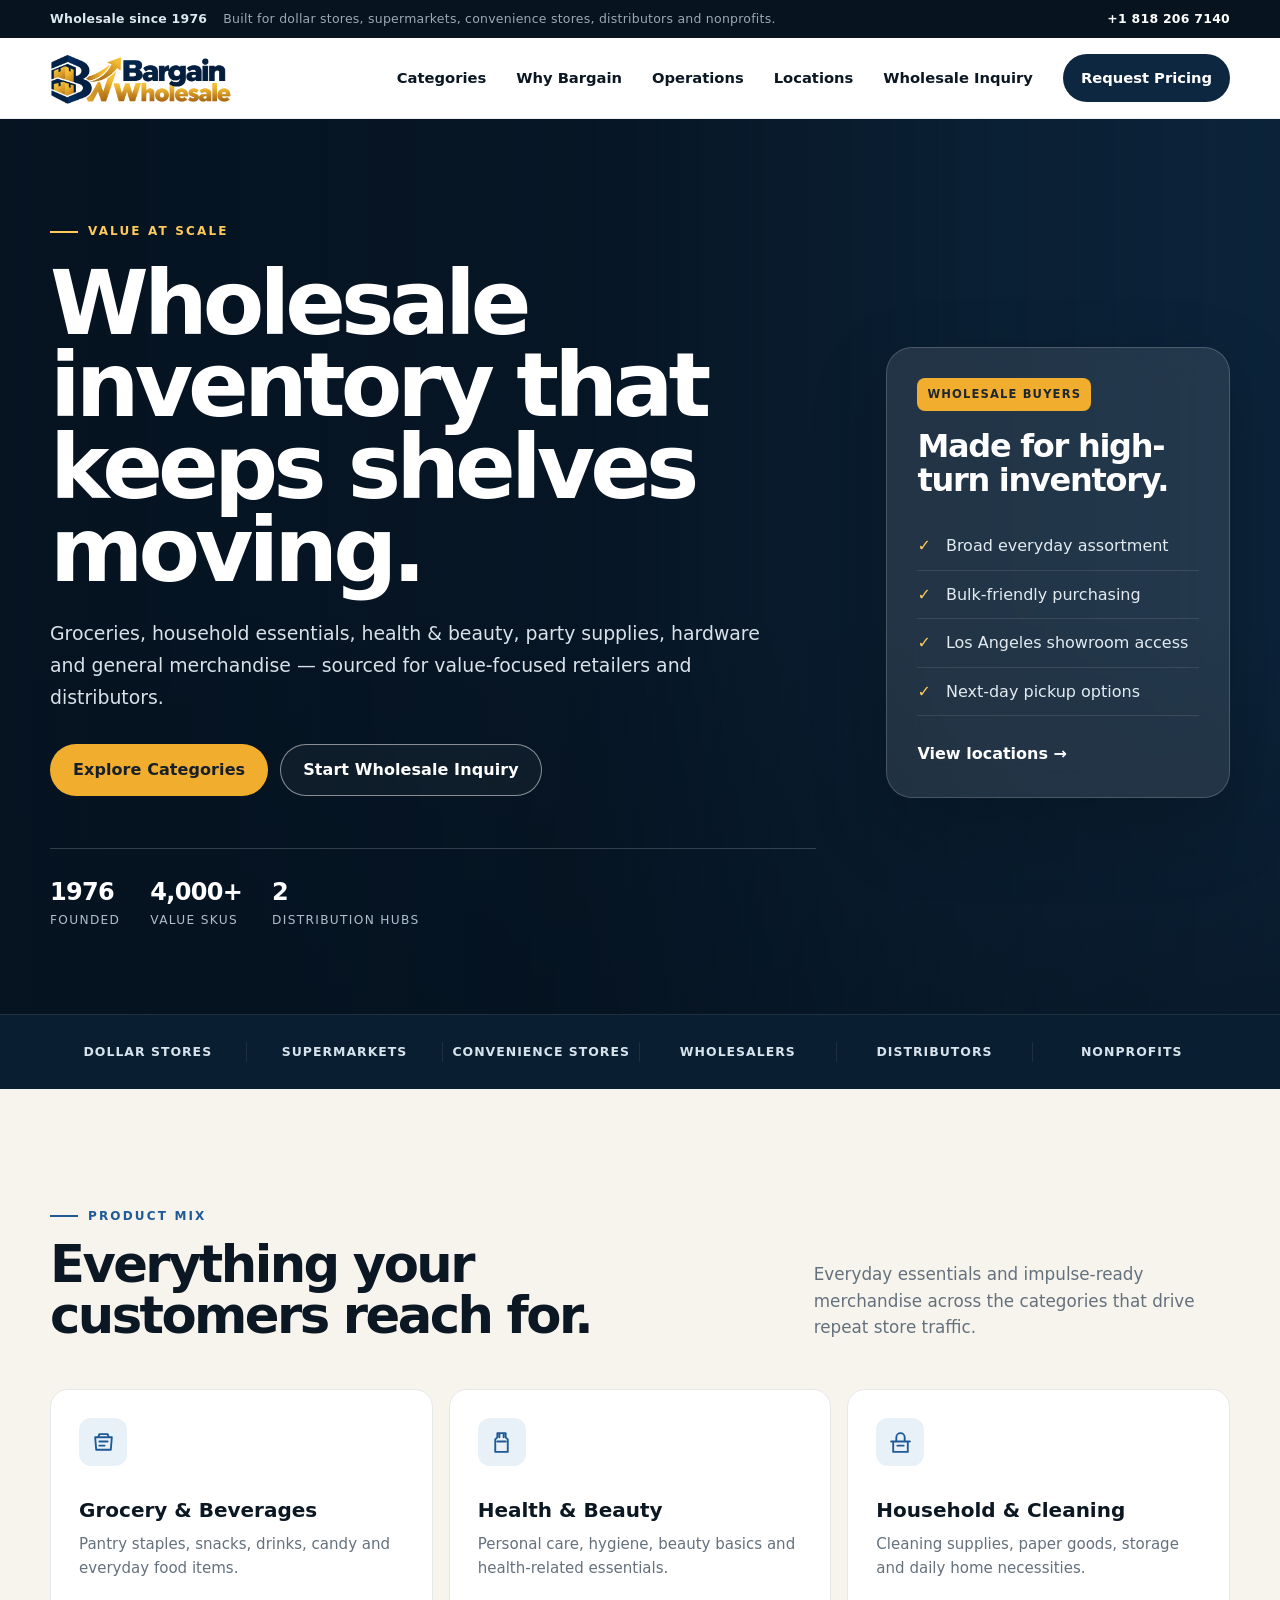
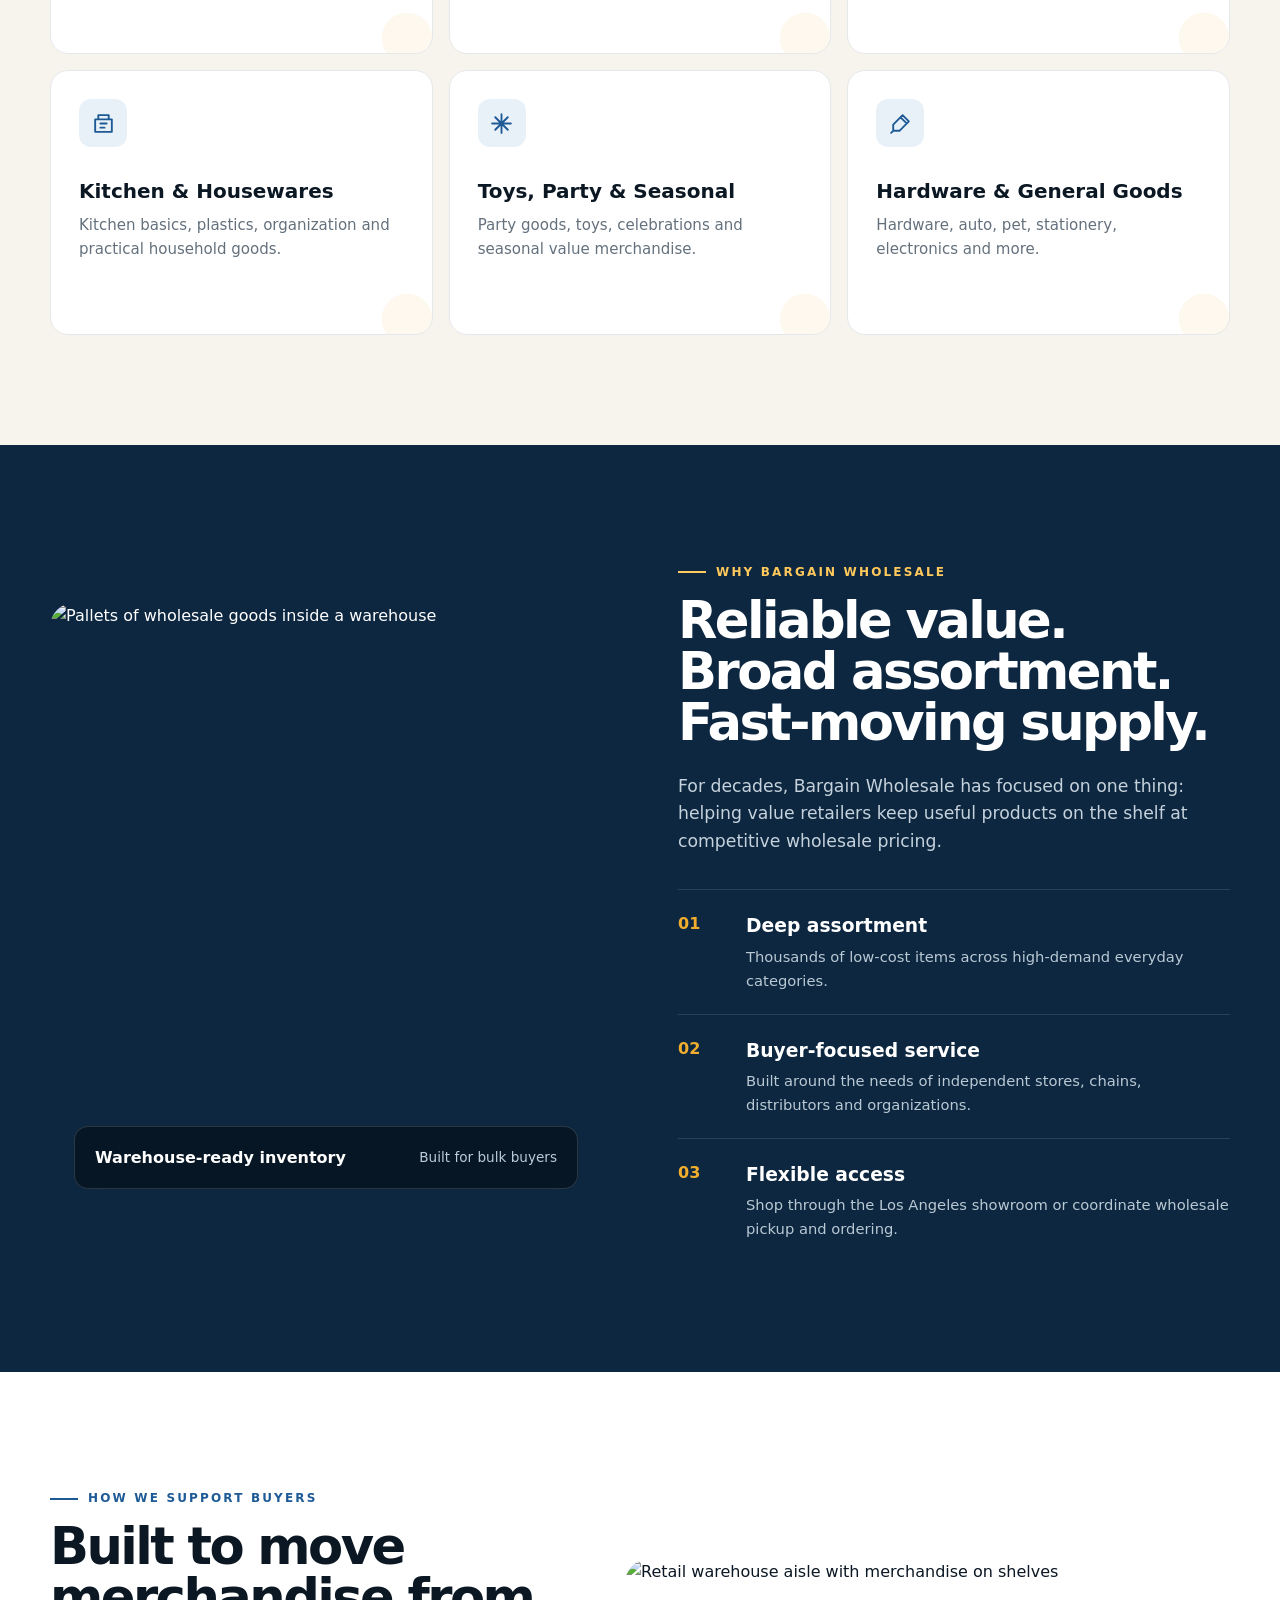
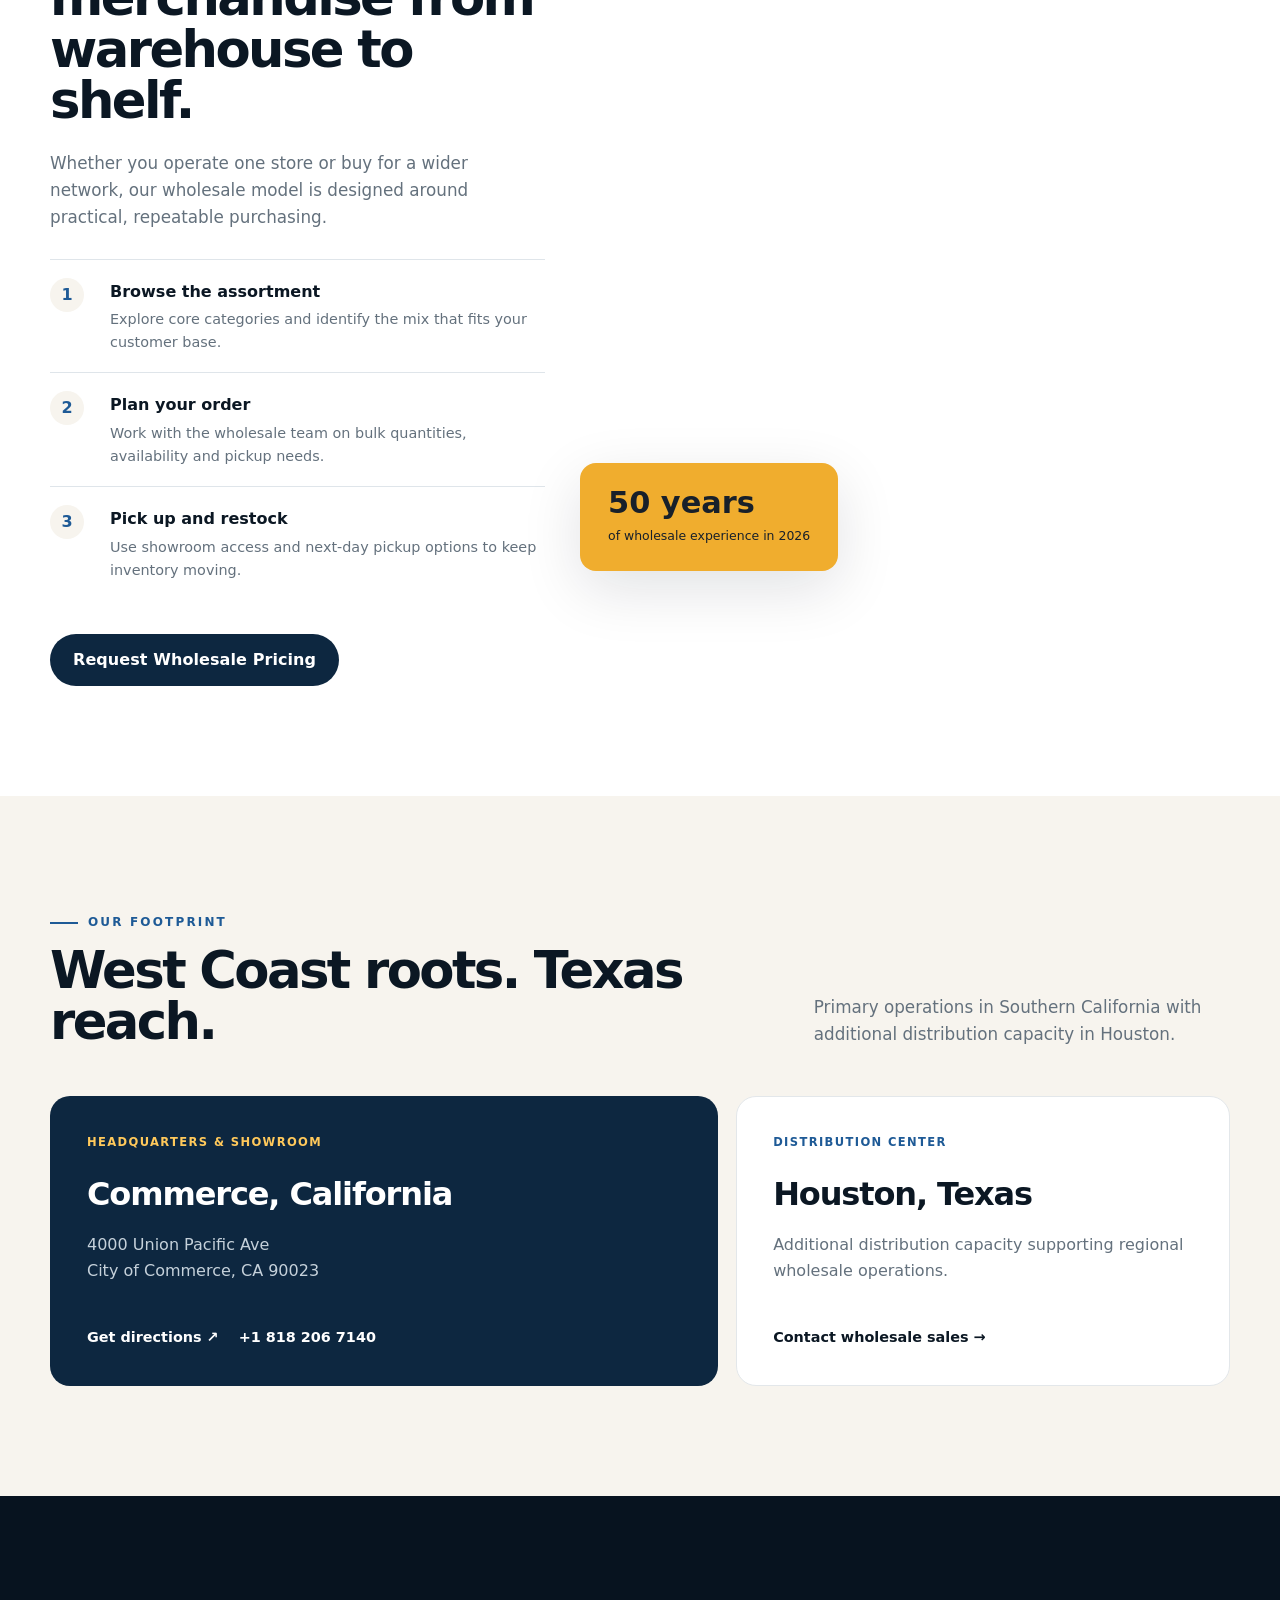
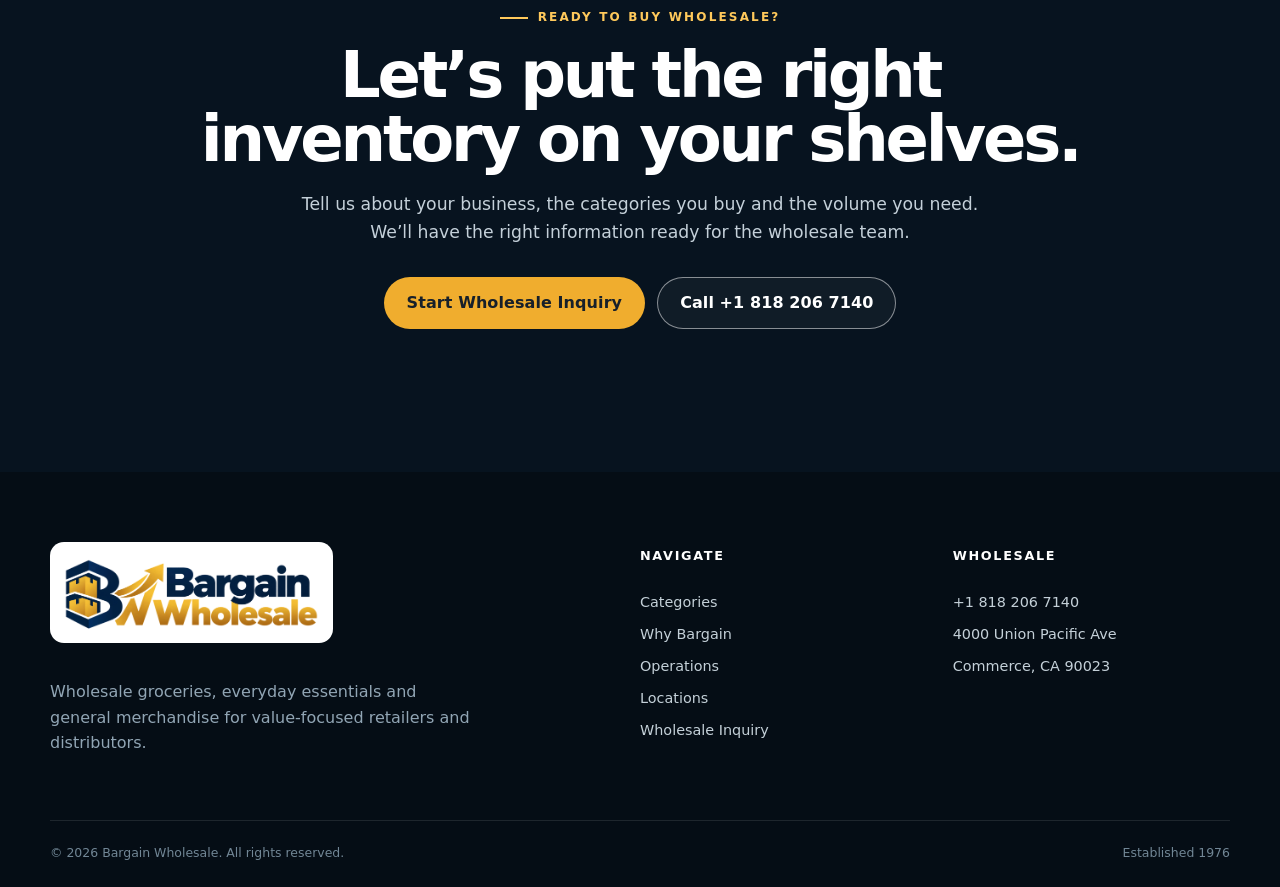
==== commit 21e09c0f: "Add files via upload" ====
--- a/index.html
+++ b/index.html
@@ -6,7 +6,7 @@
   <meta name="description" content="Bargain Wholesale — wholesale groceries, household essentials, health & beauty, party supplies, hardware and general merchandise for retailers and distributors.">
   <meta name="theme-color" content="#0d2740">
   <title>Bargain Wholesale | Value at Scale</title>
-  <link rel="icon" href="favicon.svg" type="image/svg+xml">
+  <link rel="icon" href="favicon.png" type="image/png">
   <link rel="preconnect" href="https://images.unsplash.com">
   <link rel="stylesheet" href="style.css">
 </head>
@@ -22,8 +22,8 @@
 
   <header class="site-header" id="home">
     <div class="container nav-wrap">
-      <a class="brand" href="#home" aria-label="Bargain Wholesale home">
-        <img src="logo.svg" alt="Bargain Wholesale">
+      <a class="brand" href="index.html" aria-label="Bargain Wholesale home">
+        <img src="bargain-wholesale-logo.png" alt="Bargain Wholesale">
       </a>
 
       <button class="menu-toggle" aria-expanded="false" aria-controls="site-nav" aria-label="Open navigation">
@@ -35,7 +35,8 @@
         <a href="#why-us">Why Bargain</a>
         <a href="#operations">Operations</a>
         <a href="#locations">Locations</a>
-        <a class="nav-cta" href="tel:+18182067140">Wholesale Sales</a>
+        <a href="wholesale-inquiry.html">Wholesale Inquiry</a>
+        <a class="nav-cta" href="wholesale-inquiry.html">Request Pricing</a>
       </nav>
     </div>
   </header>
@@ -51,7 +52,7 @@
           <p>Groceries, household essentials, health & beauty, party supplies, hardware and general merchandise — sourced for value-focused retailers and distributors.</p>
           <div class="hero-actions">
             <a class="btn btn-primary" href="#categories">Explore Categories</a>
-            <a class="btn btn-ghost" href="tel:+18182067140">Talk to Wholesale Sales</a>
+            <a class="btn btn-ghost" href="wholesale-inquiry.html">Start Wholesale Inquiry</a>
           </div>
           <div class="hero-trust" aria-label="Company highlights">
             <div><strong>1976</strong><span>Founded</span></div>
@@ -167,7 +168,7 @@
             <div class="step"><span>2</span><div><h3>Plan your order</h3><p>Work with the wholesale team on bulk quantities, availability and pickup needs.</p></div></div>
             <div class="step"><span>3</span><div><h3>Pick up and restock</h3><p>Use showroom access and next-day pickup options to keep inventory moving.</p></div></div>
           </div>
-          <a class="btn btn-dark" href="tel:+18182067140">Call Wholesale Sales</a>
+          <a class="btn btn-dark" href="wholesale-inquiry.html">Request Wholesale Pricing</a>
         </div>
 
         <div class="operations-visual reveal delay-1">
@@ -216,10 +217,10 @@
       <div class="container cta-inner reveal">
         <span class="eyebrow">READY TO BUY WHOLESALE?</span>
         <h2>Let’s put the right inventory on your shelves.</h2>
-        <p>Call our wholesale team to discuss categories, quantities, availability and pickup options.</p>
+        <p>Tell us about your business, the categories you buy and the volume you need. We’ll have the right information ready for the wholesale team.</p>
         <div class="cta-actions">
-          <a class="btn btn-primary" href="tel:+18182067140">Call +1 818 206 7140</a>
-          <button class="btn btn-ghost copy-phone" type="button" data-copy="+1 818 206 7140">Copy phone number</button>
+          <a class="btn btn-primary" href="wholesale-inquiry.html">Start Wholesale Inquiry</a>
+          <a class="btn btn-ghost" href="tel:+18182067140">Call +1 818 206 7140</a>
         </div>
         <span class="copy-status" role="status" aria-live="polite"></span>
       </div>
@@ -229,7 +230,7 @@
   <footer class="footer">
     <div class="container footer-grid">
       <div>
-        <img class="footer-logo" src="logo-light.svg" alt="Bargain Wholesale">
+        <div class="footer-logo-wrap"><img class="footer-logo" src="bargain-wholesale-logo.png" alt="Bargain Wholesale"></div>
         <p>Wholesale groceries, everyday essentials and general merchandise for value-focused retailers and distributors.</p>
       </div>
       <div>
@@ -238,6 +239,7 @@
         <a href="#why-us">Why Bargain</a>
         <a href="#operations">Operations</a>
         <a href="#locations">Locations</a>
+        <a href="wholesale-inquiry.html">Wholesale Inquiry</a>
       </div>
       <div>
         <h3>Wholesale</h3>
--- a/style.css
+++ b/style.css
@@ -20,7 +20,7 @@
 body{margin:0;font-family:Inter,ui-sans-serif,system-ui,-apple-system,BlinkMacSystemFont,"Segoe UI",sans-serif;color:var(--ink);background:var(--paper);line-height:1.6}
 img{max-width:100%;display:block}
 a{color:inherit;text-decoration:none}
-button,input{font:inherit}
+button,input,select,textarea{font:inherit}
 .container{width:var(--container);margin:0 auto}
 .skip-link{position:absolute;left:-9999px;top:10px;background:#fff;padding:10px 14px;z-index:999}.skip-link:focus{left:10px}
 
@@ -30,7 +30,7 @@
 
 .site-header{position:sticky;top:0;z-index:50;background:rgba(255,255,255,.94);backdrop-filter:blur(16px);border-bottom:1px solid rgba(15,39,64,.08)}
 .nav-wrap{height:80px;display:flex;align-items:center;justify-content:space-between;gap:28px}
-.brand img{width:250px;height:auto}
+.brand img{width:270px;height:auto;max-height:58px;object-fit:contain;object-position:left center}
 .nav{display:flex;align-items:center;gap:30px;font-weight:700;font-size:.92rem}
 .nav a:not(.nav-cta){position:relative}.nav a:not(.nav-cta)::after{content:"";position:absolute;left:0;bottom:-9px;width:100%;height:2px;background:var(--gold);transform:scaleX(0);transform-origin:left;transition:.22s}.nav a:hover::after{transform:scaleX(1)}
 .nav-cta{background:var(--navy);color:white;padding:12px 18px;border-radius:999px;transition:.2s}.nav-cta:hover{background:var(--blue)}
@@ -65,7 +65,7 @@
 
 .cta-section{position:relative;background:#07131f;color:#fff;padding:105px 0;overflow:hidden}.cta-bg{position:absolute;inset:0;background:linear-gradient(90deg,rgba(7,19,31,.95),rgba(7,19,31,.72)),url('https://images.unsplash.com/photo-1769355104335-acef3aa4c9b6?auto=format&fit=crop&fm=jpg&q=80&w=1800');background-size:cover;background-position:center;opacity:.95}.cta-inner{position:relative;z-index:2;text-align:center;max-width:900px}.cta-inner .eyebrow{justify-content:center}.cta-inner h2{font-size:clamp(2.8rem,5vw,5.2rem);margin:16px auto 20px}.cta-inner p{color:#c4d0d9;font-size:1.08rem;max-width:680px;margin:0 auto 30px}.cta-actions{justify-content:center}.copy-status{display:block;min-height:24px;margin-top:14px;color:var(--gold-2);font-weight:700;font-size:.88rem}
 
-.footer{background:#050d15;color:#c4d0d8;padding:70px 0 24px}.footer-grid{display:grid;grid-template-columns:1.5fr .7fr .8fr;gap:70px;padding-bottom:48px}.footer-logo{width:245px;margin-bottom:20px}.footer-grid p{max-width:430px;color:#91a5b4}.footer-grid h3{font-size:.8rem;text-transform:uppercase;letter-spacing:.13em;color:#fff;margin:4px 0 16px}.footer-grid>div:not(:first-child){display:flex;flex-direction:column;gap:9px;font-size:.9rem}.footer-grid a:hover{color:#fff}.footer-bottom{border-top:1px solid rgba(255,255,255,.1);padding-top:22px;display:flex;justify-content:space-between;font-size:.78rem;color:#718695}
+.footer{background:#050d15;color:#c4d0d8;padding:70px 0 24px}.footer-grid{display:grid;grid-template-columns:1.5fr .7fr .8fr;gap:70px;padding-bottom:48px}.footer-logo-wrap{display:inline-flex;background:#fff;border-radius:14px;padding:10px 14px;margin-bottom:20px}.footer-logo{width:255px;margin:0;height:auto}.footer-grid p{max-width:430px;color:#91a5b4}.footer-grid h3{font-size:.8rem;text-transform:uppercase;letter-spacing:.13em;color:#fff;margin:4px 0 16px}.footer-grid>div:not(:first-child){display:flex;flex-direction:column;gap:9px;font-size:.9rem}.footer-grid a:hover{color:#fff}.footer-bottom{border-top:1px solid rgba(255,255,255,.1);padding-top:22px;display:flex;justify-content:space-between;font-size:.78rem;color:#718695}
 
 .reveal{opacity:0;transform:translateY(22px);transition:opacity .7s ease,transform .7s ease}.reveal.is-visible{opacity:1;transform:none}.delay-1{transition-delay:.1s}.delay-2{transition-delay:.18s}
 
@@ -85,3 +85,31 @@
 }
 
 @media (prefers-reduced-motion: reduce){html{scroll-behavior:auto}.reveal{opacity:1;transform:none;transition:none}.btn,.nav a::after{transition:none}}
+
+
+/* --- Bargain Wholesale brand refresh + wholesale inquiry page --- */
+.nav-cta.active{background:var(--blue)}
+.inquiry-hero{position:relative;overflow:hidden;background:linear-gradient(120deg,#07131f 0%,#0d2740 55%,#123a5c 100%);color:#fff;padding:92px 0 80px}
+.inquiry-hero::after{content:"";position:absolute;width:520px;height:520px;border-radius:50%;right:-170px;top:-245px;background:radial-gradient(circle,rgba(240,173,46,.24),rgba(240,173,46,0) 67%)}
+.inquiry-hero-grid{position:relative;z-index:1;display:grid;grid-template-columns:1.35fr .65fr;gap:80px;align-items:center}
+.inquiry-hero h1{font-size:clamp(3.1rem,6vw,5.8rem);line-height:.94;letter-spacing:-.055em;max-width:920px;margin:20px 0 25px}
+.inquiry-hero p{max-width:760px;color:#cedae3;font-size:1.08rem;margin:0;line-height:1.75}
+.inquiry-hero-mark{display:grid;place-items:center}.inquiry-hero-mark img{width:min(320px,100%);filter:drop-shadow(0 28px 55px rgba(0,0,0,.28))}
+.inquiry-section{background:linear-gradient(#f7f4ee,#fff);padding:90px 0 115px}
+.inquiry-layout{display:grid;grid-template-columns:minmax(290px,.72fr) minmax(0,1.28fr);gap:34px;align-items:start}
+.inquiry-sidebar{position:sticky;top:145px;background:var(--navy);color:#fff;border-radius:24px;padding:36px;box-shadow:var(--shadow);overflow:hidden}
+.inquiry-sidebar::after{content:"";position:absolute;width:190px;height:190px;border-radius:50%;right:-90px;bottom:-75px;background:rgba(240,173,46,.13)}
+.side-kicker,.form-step{font-size:.72rem;letter-spacing:.13em;text-transform:uppercase;font-weight:900;color:var(--gold)}
+.inquiry-sidebar h2{font-size:2.15rem;line-height:1.05;letter-spacing:-.04em;margin:14px 0 16px}.inquiry-sidebar>p{color:#b9c9d4;margin:0 0 30px}
+.contact-panel{border-top:1px solid rgba(255,255,255,.13);border-bottom:1px solid rgba(255,255,255,.13);padding:4px 0;margin-bottom:24px}.contact-row{padding:18px 0;display:grid;grid-template-columns:86px 1fr;gap:12px}.contact-row+ .contact-row{border-top:1px solid rgba(255,255,255,.1)}.contact-row>span{font-size:.72rem;letter-spacing:.09em;text-transform:uppercase;color:#8fa5b5;font-weight:800}.contact-row a,.contact-row p{margin:0;color:#fff;font-weight:750}
+.buyer-points{display:grid}.buyer-points>div{display:grid;grid-template-columns:38px 1fr;gap:12px;padding:13px 0}.buyer-points span{font-size:.72rem;color:var(--gold);font-weight:900}.buyer-points p{margin:0;color:#c2d0da;font-size:.88rem}
+.form-card{background:#fff;border:1px solid #e4e8eb;border-radius:24px;padding:38px;box-shadow:0 22px 70px rgba(7,27,45,.09)}
+.form-card-head{padding-bottom:26px;border-bottom:1px solid var(--line);margin-bottom:28px}.form-card-head h2{font-size:2.2rem;letter-spacing:-.04em;margin:8px 0 4px}.form-card-head p{color:var(--muted);margin:0}
+.wholesale-form{display:grid;gap:22px}.form-grid{display:grid;gap:18px}.two-col{grid-template-columns:1fr 1fr}.field{display:grid;gap:8px}.field>span,.category-select legend{font-size:.82rem;font-weight:850;color:#263746}.field input,.field select,.field textarea{width:100%;border:1px solid #cfd8de;background:#fbfcfd;color:var(--ink);border-radius:12px;padding:13px 14px;outline:none;transition:border-color .18s,box-shadow .18s,background .18s}.field input,.field select{height:50px}.field textarea{resize:vertical;min-height:130px}.field input:focus,.field select:focus,.field textarea:focus{border-color:var(--blue);background:#fff;box-shadow:0 0 0 4px rgba(30,90,150,.1)}
+.category-select{border:0;padding:0;margin:2px 0 0}.category-select legend{margin-bottom:10px}.check-grid{display:grid;grid-template-columns:repeat(2,1fr);gap:10px}.check-grid label{display:flex;align-items:center;gap:10px;border:1px solid #dce3e7;border-radius:12px;padding:12px 13px;background:#fafcfd;cursor:pointer;font-size:.86rem;font-weight:650}.check-grid input,.consent input{accent-color:var(--blue);width:17px;height:17px;flex:0 0 auto}.check-grid label:has(input:checked){border-color:#9fb8cf;background:#eef5fb}
+.consent{display:flex;align-items:flex-start;gap:11px;background:#f7f9fa;border-radius:12px;padding:14px 15px;color:#4a5965;font-size:.82rem}.consent input{margin-top:2px}
+.form-submit{width:100%;min-height:56px;border-radius:13px}.form-submit span{margin-left:8px;transition:transform .2s}.form-submit:hover span{transform:translateX(4px)}.form-note{font-size:.76rem;color:#7c8993;margin:-6px 0 0;line-height:1.55}
+.form-success{display:flex;align-items:flex-start;gap:16px;border:1px solid #b8dec5;background:#effaf2;border-radius:15px;padding:18px 20px;margin-top:22px;color:#184c29}.form-success[hidden]{display:none}.success-icon{width:34px;height:34px;border-radius:50%;display:grid;place-items:center;background:#2d934d;color:#fff;font-weight:900;flex:0 0 auto}.form-success strong{font-size:1rem}.form-success p{margin:3px 0 0;color:#42644c;font-size:.88rem}.form-success a{text-decoration:underline;font-weight:800}
+.error-page{display:grid;place-items:center;min-height:100vh;background:linear-gradient(135deg,#07131f,#123a5c);color:#fff;text-align:center;padding:24px}.error-card{max-width:560px}.error-card img{width:340px;max-width:80vw;margin:0 auto 28px;background:#fff;padding:12px 16px;border-radius:14px}.error-card h1{font-size:6rem;line-height:1;margin:0}.error-card p{color:#c6d3dc;margin:12px 0 28px}
+@media(max-width:980px){.inquiry-hero-grid{grid-template-columns:1fr .4fr;gap:30px}.inquiry-layout{grid-template-columns:1fr}.inquiry-sidebar{position:relative;top:auto}.inquiry-hero-mark img{width:220px}}
+@media(max-width:640px){.inquiry-hero{padding:66px 0 58px}.inquiry-hero-grid{grid-template-columns:1fr}.inquiry-hero h1{font-size:3.15rem}.inquiry-hero-mark{display:none}.inquiry-section{padding:54px 0 76px}.form-card,.inquiry-sidebar{padding:25px;border-radius:18px}.two-col,.check-grid{grid-template-columns:1fr}.form-card-head h2{font-size:1.9rem}.brand img{width:225px;max-height:50px}}
